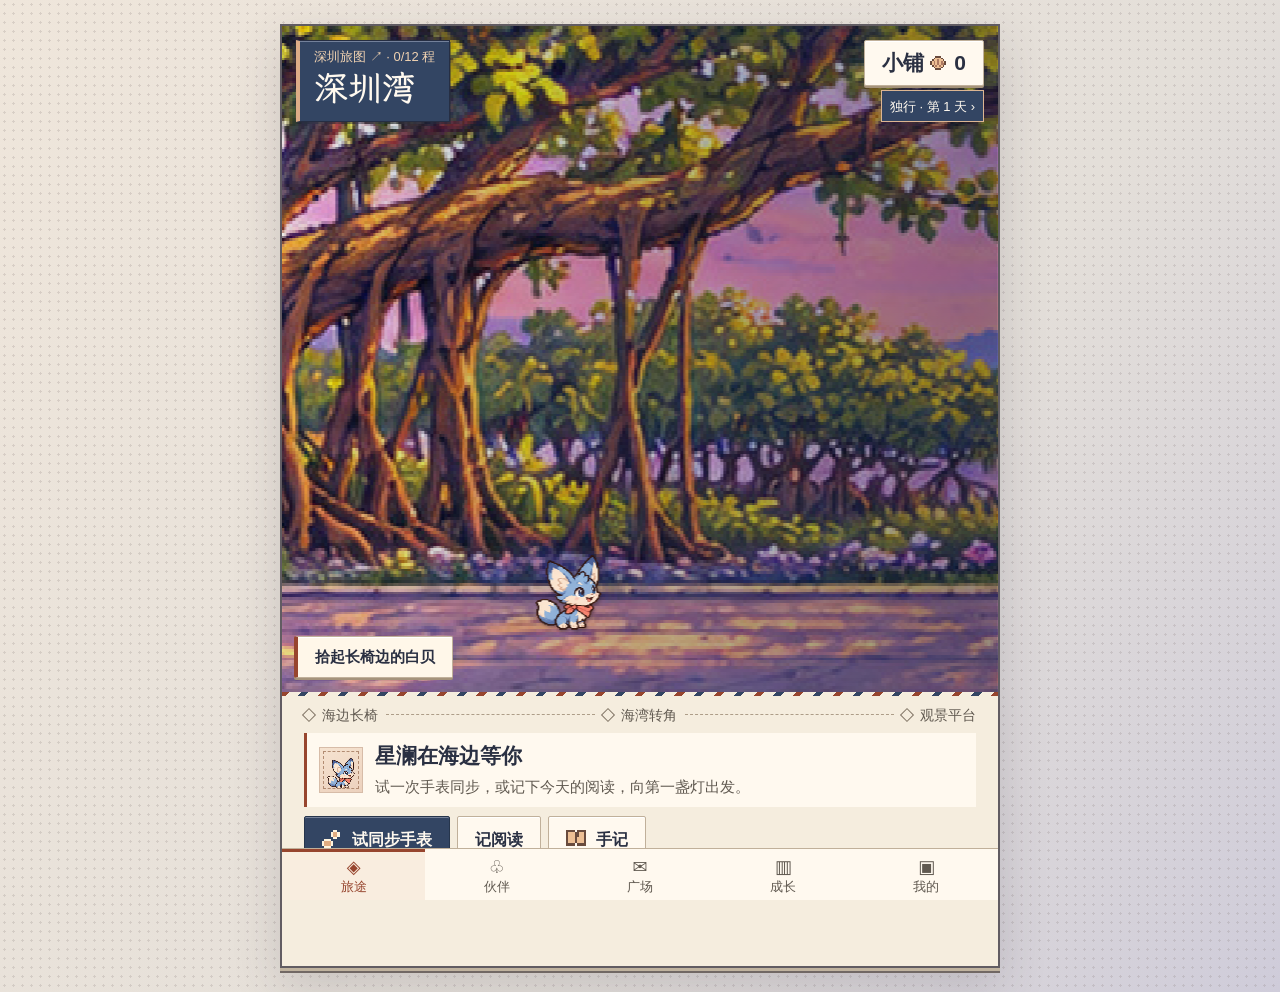
==== index.html @ abc91b97 "Publish the Shenzhen Bay playable preview at ae4a54c" ====
<!doctype html>
<html lang="zh-CN">
<head>
<meta charset="utf-8">
<meta name="viewport" content="width=device-width, initial-scale=1">
<meta name="theme-color" content="#f5edde">
<meta name="description" content="在深圳湾捡起第一枚白贝，派精灵寻找海玻璃、修一盏灯，再请朋友来你的长椅坐坐。">
<title>栖灵 · 深圳湾海堤漫步</title>
<link rel="stylesheet" href="bay.css">
</head>
<body>
<main class="game">
<div id="journeyPage">
  <div id="frame" class="scene" tabindex="0" title="左右滑动探索，也可以按方向键" role="img" aria-label="深圳湾海堤，星澜在树荫下等你。">
    <div id="world" class="world">
      <img id="plate" class="plate" src="assets/Assets.xcassets/BayJourneyWideWest.imageset/trail.jpg" alt="" draggable="false">
      <img id="farPlate" class="plate east" src="assets/Assets.xcassets/BayJourneyWideEast.imageset/trail.jpg" alt="" draggable="false">
      <div id="tide" class="tide" aria-hidden="true"></div>
      <div id="haze" class="haze" aria-hidden="true"></div>
      <div id="benchProps" aria-hidden="true"></div>
      <i class="lamp" style="left:20.3%;top:60.6%"></i>
      <i class="lamp" style="left:47.8%;top:60.7%"></i>
      <i class="lamp" style="left:73.1%;top:59.4%"></i>
      <img alt="" id="planter" class="souvenir" hidden src="assets/Assets.xcassets/BayPlanter.imageset/sprite.png">
      <img alt="" id="pennant" class="souvenir" hidden src="assets/Assets.xcassets/BayPennant.imageset/sprite.png">
      <img alt="" id="cottage" class="souvenir" hidden src="assets/Assets.xcassets/BayCottage.imageset/sprite.png">
    </div>
    <div id="walkers" class="world travelers" aria-hidden="true">
      <img class="pet resting" id="me" alt=""><span class="pet gait" id="me-walk" aria-hidden="true"></span>
      <img class="pet guest resting" id="pal" alt="" hidden><span class="pet guest gait" id="pal-walk" aria-hidden="true" hidden></span>
    </div>
  </div>
  <button class="key" id="follow" hidden>回到精灵</button>
  <button class="key" id="benchEntry" aria-haspopup="dialog">拾起长椅边的白贝</button>
  <header class="hud">
    <button class="sign" id="atlas" aria-haspopup="dialog"><small id="chapter">深圳路线图 ↗</small><span id="districtName">深圳湾</span></button>
    <div class="purse">
      <button class="key wallet" id="wallet" aria-label="海湾小铺，余额 0 枚贝壳" aria-haspopup="dialog">
        <span>小铺</span><canvas class="icon" data-icon="shell" aria-hidden="true"></canvas><span id="balance">0</span>
      </button>
      <button id="earning" aria-label="选择独行或小队" aria-haspopup="dialog"></button>
    </div>
  </header>
  <section class="dock" aria-label="海堤漫步">
    <ol class="route" aria-label="亮灯进度">
      <li>海边长椅</li><li>海湾转角</li><li>观景平台</li>
    </ol>
    <article class="paper" aria-live="polite" aria-atomic="true">
      <button class="portrait" id="companion" aria-label="选择旅行伙伴" aria-haspopup="dialog"><img id="face" alt=""></button>
      <div class="dialogue"><h2 id="speaker">星澜在海边等你</h2><p id="voice">长椅边还有个位子。明早一起沿着海堤走吧。</p></div>
    </article>
    <div class="controls">
      <button id="advance" class="key primary"><canvas class="icon" id="actionIcon" data-icon="foot"></canvas><span id="action">同步昨夜记录</span></button>
      <button id="mark" class="key">记阅读</button>
      <button id="journal" class="key"><canvas class="icon" data-icon="book"></canvas>手记</button>
    </div>
    <footer><span>互动试玩 · 使用示例记录</span><button class="replay" id="restart">重新出发</button></footer>
  </section>
</div>
  <section id="fieldPage" aria-labelledby="fieldTitle" hidden></section>
  <nav class="field-tabs" aria-label="栖灵导航">
    <button data-page="journey" aria-current="page"><span aria-hidden="true">◈</span>旅途</button>
    <button data-page="companion"><span aria-hidden="true">♧</span>伙伴</button>
    <button data-page="square"><span aria-hidden="true">✉</span>广场</button>
    <button data-page="growth"><span aria-hidden="true">▥</span>成长</button>
    <button data-page="profile"><span aria-hidden="true">▣</span>我的</button>
  </nav>
</main>
<dialog id="sheet" aria-labelledby="sheetTitle">
  <form method="dialog"><button class="dismiss" aria-label="合上">×</button></form>
  <div id="postcard" hidden><canvas id="postArt" width="720" height="540" aria-label="栖灵和伙伴到达深圳湾的合影" role="img"></canvas></div>
  <div class="sheetText"><h2 id="sheetTitle">旅行手记</h2><p id="sheetNote"></p><div id="choices"></div><ul id="entries"></ul>
    <form method="dialog"><button class="key primary" id="close">合上手记</button></form>
  </div>
</dialog>
<dialog id="shop" aria-labelledby="shopTitle">
  <div class="shop-cover">
    <canvas id="shopArt" width="720" height="235" role="img" aria-label="深圳湾海堤陈设全景"></canvas>
    <h2 id="shopTitle">海湾小铺</h2>
    <form method="dialog"><button class="dismiss" aria-label="回到海湾">×</button></form>
  </div>
  <div class="shop-body">
    <div class="shop-balance"><span>我的贝壳</span><strong id="shopBalance"></strong></div>
    <p id="income"></p>
    <ul id="goods"></ul>
    <fieldset id="placement" hidden><legend id="placing"></legend><label>区域 <select id="placeArea"></select></label><label>沿路位置 <input type="range" id="placeX" min="6" max="94"></label><button class="key primary" id="keepPlace">摆在这里</button> <button class="key" id="cancelPlace">取消移动</button></fieldset>
    <p id="saleNote" role="status" aria-live="polite"></p>
    <button class="sample-day" id="sampleDay" hidden></button>
    <form method="dialog"><button class="key primary" id="backToBay">回到海湾</button></form>
  </div>
</dialog>
<div hidden><img id="bg0" alt="" src="assets/Assets.xcassets/BayJourney.imageset/bay.png"><img loading="lazy" alt="" id="wide1West" src="assets/Assets.xcassets/BayParkWideWest.imageset/trail.jpg"><img loading="lazy" alt="" id="wide1East" src="assets/Assets.xcassets/BayParkWideEast.imageset/trail.jpg"><img loading="lazy" alt="" id="wide2West" src="assets/Assets.xcassets/BayLoftWideWest.imageset/trail.jpg"><img loading="lazy" alt="" id="wide2East" src="assets/Assets.xcassets/BayLoftWideEast.imageset/trail.jpg"><img loading="lazy" alt="" id="wide3West" src="assets/Assets.xcassets/BayRidgeWideWest.imageset/trail.jpg"><img loading="lazy" alt="" id="wide3East" src="assets/Assets.xcassets/BayRidgeWideEast.imageset/trail.jpg"><img loading="lazy" alt="" id="wide4West" src="assets/Assets.xcassets/BayShoreWideWest.imageset/trail.jpg"><img loading="lazy" alt="" id="wide4East" src="assets/Assets.xcassets/BayShoreWideEast.imageset/trail.jpg"><img alt="" id="bg1" src="assets/Assets.xcassets/BayPark.imageset/scene.jpg"><img alt="" id="bg2" src="assets/Assets.xcassets/BayLoft.imageset/scene.jpg"><img alt="" id="bg3" src="assets/Assets.xcassets/BayRidge.imageset/scene.jpg"><img alt="" id="bg4" src="assets/Assets.xcassets/BayShore.imageset/scene.jpg"><img alt="" id="legacy0" src="assets/Assets.xcassets/TrailFox0.imageset/pet.png"><img alt="" id="legacy1" src="assets/Assets.xcassets/TrailFox1.imageset/pet.png"><img alt="" id="yaya0" src="assets/Assets.xcassets/TrailBun0.imageset/pet.png"><img alt="" id="yaya1" src="assets/Assets.xcassets/TrailBun1.imageset/pet.png"><img alt="" id="xiaoying0" src="assets/Assets.xcassets/TrailCat0.imageset/pet.png"><img alt="" id="xiaoying1" src="assets/Assets.xcassets/TrailCat1.imageset/pet.png"><img alt="" id="legacy0-walk" src="assets/Assets.xcassets/TrailFox0Walk.imageset/walk.png"><img alt="" id="legacy1-walk" src="assets/Assets.xcassets/TrailFox1Walk.imageset/walk.png"><img alt="" id="yaya0-walk" src="assets/Assets.xcassets/TrailBun0Walk.imageset/walk.png"><img alt="" id="yaya1-walk" src="assets/Assets.xcassets/TrailBun1Walk.imageset/walk.png"><img alt="" id="xiaoying0-walk" src="assets/Assets.xcassets/TrailCat0Walk.imageset/walk.png"><img alt="" id="xiaoying1-walk" src="assets/Assets.xcassets/TrailCat1Walk.imageset/walk.png"></div>
<img hidden id="findAtlas" alt="" src="assets/Assets.xcassets/BayFinds.imageset/finds.png">
<audio id="bayChime" preload="none" src="assets/BayChime.wav"></audio>
<script src="bay-trail.js"></script>
<script src="bay-bench.js"></script>
<script src="bay.js"></script>
<script src="bay-pages.js"></script>
</body>
</html>
---- bay.css ----
@font-face {
  font-family: QilingJournal;
  src: url("assets/QilingJournal.ttf") format("truetype");
  font-display: swap;
}
:root {
  --ink: #2a3042; --navy: #334563; --muted: #605950;
  --paper: #f5edde; --cream: #fff9ef; --rule: #c0b09a;
  --rust: #97452e; --blush: #f2dcca;
  --ui: -apple-system, BlinkMacSystemFont, "Segoe UI", "PingFang SC", "Microsoft YaHei", sans-serif;
  --journal: QilingJournal, var(--ui);
}
* { box-sizing: border-box }
[hidden] { display: none !important }
body {
  margin: 0; min-height: 100svh; display: grid; place-items: center; padding: 24px 15px;
  font: 16px/1.5 var(--ui);
  color: var(--ink); background-color: #e4dfd9;
  background-image: radial-gradient(#81747333 1px,transparent 1.2px), linear-gradient(125deg,#efe6db,transparent 62%,#cfccda);
  background-size: 9px 9px,100% 100%;
}
button { font: inherit; color: inherit; cursor: pointer; touch-action: manipulation }
button:focus-visible { outline: 3px solid #accfea; outline-offset: 2px; box-shadow: 0 0 0 5px var(--navy); z-index: 2 }
.game {
  position: relative; isolation: isolate; width: min(100%,720px);
  border: 2px solid #615c62; background: var(--paper);
  box-shadow: 0 3px #c0b39f,0 5px #716864,0 18px 44px #413a4a30;
}
.scene { position: relative; overflow: hidden; height:clamp(320px,74svh,820px); background: #a3c7bc; contain: paint }
.world { position: absolute; left: 0; top: 0; will-change: transform }
.plate { position: absolute; inset: 0; width: 100%; height: 100%; image-rendering: pixelated; user-select: none }
.plate {width:calc(50% + .5px)}
.plate.east {left:50%;width:50%}
.tide { position:absolute; inset:0; width:100%; height:100%; pointer-events:none }
.haze {position:absolute;top:0;left:0;pointer-events:none}
.glint { position: absolute; width: .5%; height: 2px; background: #fff7cc; animation: glimmer 3s steps(4) infinite }
@keyframes glimmer { 0%,100%{opacity:.08;scale:.55 1} 50%{opacity:.85;scale:1.2 1} }
.gull { position: absolute; width: 10px; height: 5px; opacity: .7; color: #466064; animation: drift 22s ease-in-out infinite alternate }
.gull::before,.gull::after { content:""; position:absolute; width:5px; height:2px; background:currentColor; top:2px }
.gull::after { left:5px; top:0 }
@keyframes drift { to { translate: 66px -12px } }
.lamp { position:absolute; width:1.5%; height:1.9%; border-radius:50%; transform:translate(-50%,-50%); background:#5a5c5b }
.lamp.on { background:#fff2af; box-shadow:0 0 8px 4px #ffdc7ce0,0 0 23px 10px #ffc74e78 }
.pet { position:absolute; width:9%; image-rendering:pixelated; transform:translate(-50%,-50%) }
.pet.guest { width:8.5% }
.hud { position:absolute; top:14px; left:14px; right:14px; display:flex; justify-content:space-between; align-items:flex-start; pointer-events:none }
.sign {
  padding:7px 14px 10px; color:var(--cream); background:var(--navy);
  border:1px solid #262e43; border-left:4px solid #ddad87;
  box-shadow:inset 0 1px #73809a,1px 2px #252d3d70;
}
.sign small { display:block; color:#f0d2b1; font:500 13px/1.4 var(--ui); font-variant-numeric:tabular-nums }
h1 { margin:3px 0 0; font:36px/1.15 var(--journal) }
.key {
  display:inline-flex; gap:8px; align-items:center; justify-content:center;
  min-height:46px; padding:8px 17px; border:1px solid var(--rule); border-radius:2px;
  color:var(--ink); background:var(--cream); font:600 16px/1.35 var(--ui);
  box-shadow:inset 0 1px white,0 2px #a5937b;
}
.key:hover { background:#fffdf7 }
.key:active { translate:0 1px; box-shadow:none }
.key:disabled { cursor:wait; opacity:.85 }
.key.primary { background:var(--navy); border-color:#26354c; color:var(--cream); box-shadow:inset 0 1px #758199,0 2px #26354c }
.key.primary:hover { background:#405371 }
.wallet,.field-info strong,.field-chart,.shop-balance,.price {font-variant-numeric:tabular-nums}
.wallet { pointer-events:auto; min-width:76px; font-size:21px }
.icon { width:22px; height:22px; image-rendering:pixelated }
.dock { position:relative; padding:13px clamp(15px,3.5vw,22px) 2px; background:var(--paper) }
.dock::before {
  content:""; position:absolute; inset:0 0 auto; height:4px;
  background:repeating-linear-gradient(135deg,var(--rust) 0 5px,transparent 5px 14px,var(--navy) 14px 19px,transparent 19px 28px);
}
.route { display:flex; align-items:center; list-style:none; margin:0 0 8px; padding:0; color:var(--muted); font:500 14px/1.45 var(--ui) }
.route li { display:flex; gap:8px; align-items:center; flex:1; white-space:nowrap }
.route li:last-child { flex:0 }
.route li::before { content:""; width:8px; height:8px; flex:none; border:1.5px solid #817565; transform:rotate(45deg) }
.route li:not(:last-child)::after { content:""; height:1px; min-width:5px; flex:1; margin-right:8px; border-top:1px dashed #ad9d88 }
.route li.on { color:var(--rust) }
.route li.on::before { background:#bd7653; border-color:var(--rust) }
.paper {
  display:flex; align-items:center; gap:12px; padding:8px 12px;
  color:var(--ink); background:var(--cream); border-left:3px solid var(--rust);
}
.portrait {
  position:relative; flex:none; display:grid; place-items:center; width:44px; height:46px;
  background:linear-gradient(158deg,#f6e3d0,#ecd1bd); border:1px solid #d7bca8;
}
.portrait::after { content:""; position:absolute; inset:3px; border:1px dashed #b28c72; pointer-events:none }
#face { width:38px; height:38px; image-rendering:pixelated }
.dialogue { min-width:0 }
h2 { margin:0; font-size:21px; line-height:1.4; font-weight:650 }
.dialogue p { margin:4px 0 0; font-size:15px; line-height:1.65; color:var(--muted) }
.controls { display:flex; flex-wrap:wrap; gap:10px; margin:9px 0 5px }
.controls .primary { min-width:145px }
footer { display:flex; justify-content:space-between; align-items:center; border-top:1px solid #d6c9b6; color:var(--muted); font-size:12px }
.replay,.dismiss { background:transparent; border:0; padding:7px; min-height:44px; color:inherit }
.replay { color:var(--muted); text-decoration:underline; text-underline-offset:3px; font-size:13px }
dialog { position:fixed; width:min(430px,calc(100vw - 32px)); max-height:90svh; overflow:auto; padding:0; border:2px solid var(--rule); background:var(--cream); color:var(--ink); box-shadow:3px 5px #584a4445 }
dialog::backdrop { background:#252638ad }
.sheetText { padding:22px }
.sheetText h2 { padding-right:32px }
.sheetText p { margin:8px 0 14px; color:var(--muted) }
.dismiss { position:absolute; top:4px; right:5px; width:44px; background:var(--navy); color:var(--cream); font-size:26px; line-height:1 }
#entries { padding:0; margin:0 0 17px; list-style:none }
#entries li { display:flex; justify-content:space-between; gap:8px; border-top:1px solid var(--rule); padding:8px 0; font-size:15px }
#entries b { color:var(--rust); white-space:nowrap }
#postArt { display:block; width:100%; height:auto; image-rendering:pixelated }
@media (max-width:580px) {
  body { padding:0; display:block; background:var(--paper) }
  .game { width:100%; min-height:100svh; border:0; box-shadow:none; background:var(--paper) }
  .scene { aspect-ratio:auto; height:clamp(70.5svh,calc(100svh - 185px),76.5svh) }
  .hud { inset:12px 12px auto }
  .dock { padding:10px 14px max(4px,env(safe-area-inset-bottom)) }
  .paper { padding:6px 9px; gap:9px; min-height:54px }
  h2 { font-size:18px }
  .route { font-size:14px }
}
@media(max-width:360px) {
  .route li { gap:4px }
  .route li:not(:last-child)::after { margin-right:5px }
  .portrait { width:45px; height:49px }
  #face { width:39px; height:39px }
  .controls #journal { min-width:85px }
  .key { font-size:17px; padding-inline:10px }
}
.purse { display:grid; justify-items:end; gap:4px }
.wallet { gap:6px; font-variant-numeric:tabular-nums }
.wallet .icon { width:18px; height:18px }
#earning { padding:2px 7px; color:var(--cream); background:var(--navy); border:1px solid #dcb592; font:13px/1.5 var(--ui) }
#earning.credit { animation:credit-in .6s ease-out }
@keyframes credit-in { from { opacity:0; transform:translateY(7px) } }
.souvenir { position:absolute; image-rendering:pixelated; transform:translate(-50%,-100%); pointer-events:none }
.shop-cover { position:relative; overflow:hidden; background:var(--navy) }
#shopArt { display:block; width:100%; height:auto; image-rendering:pixelated }
.shop-cover h2 { position:absolute; left:12px; top:10px; font:28px/1.25 var(--journal); padding:4px 11px; color:var(--cream); background:var(--navy); border-left:3px solid #e3a27c }
.shop-cover .dismiss { min-height:36px; width:36px; top:8px; right:8px; padding:3px }
.shop-body { padding:14px 18px 16px }
.shop-balance { display:flex; align-items:baseline; justify-content:space-between; font-weight:600 }
.shop-balance strong { font-size:22px; color:var(--rust); font-variant-numeric:tabular-nums }
#income { margin:1px 0 12px; color:var(--muted); font-size:13px }
#goods { list-style:none; padding:0; margin:0 }
#goods li { display:grid; grid-template-columns:48px minmax(0,1fr) auto; align-items:center; gap:9px; padding:12px 0; border-top:1px dashed var(--rule) }
#goods img { display:block; width:48px; height:48px; object-fit:contain; image-rendering:pixelated; padding:5px; background:var(--paper); border:1px solid #decbb4 }
.item-name { display:block; font-weight:650 }
.item-place,.price small { display:block; font-size:12px; color:var(--muted) }
.price { text-align:right }
.price .key { font-size:15px; min-height:42px; padding:6px 9px }
.price .key:disabled { cursor:default; color:var(--muted); background:var(--paper); box-shadow:none }
.saving { display:block; width:100%; height:5px; margin-top:6px; border:0; background:var(--blush); color:var(--rust); accent-color:var(--rust) }
.saving::-webkit-progress-bar { background:var(--blush) }
.saving::-webkit-progress-value { background:var(--rust) }
.sample-day { padding:8px 0; min-height:44px; width:100%; background:none; color:var(--navy); border:0; border-top:1px dashed var(--rule); font-size:14px; text-decoration:underline; text-underline-offset:3px }
.placed { color:var(--rust); font-size:13px }
#saleNote { color:var(--rust); margin:4px 0 12px; font-size:14px }
#saleNote:empty { display:none }
#backToBay { width:100%; margin-top:5px }
@media(max-width:580px) {
  .route { margin-bottom:6px }
  .dialogue p { margin-top:2px; font-size:14px; line-height:1.4 }
  .controls { margin:7px 0 2px }
  footer .replay { min-height:32px; padding:4px 7px }
}
@media (prefers-reduced-motion:reduce) {
  *,*::before,*::after { animation:none!important; transition:none!important }
}

.sign {pointer-events:auto;text-align:left;max-width:70%}
#districtName {display:block;margin-top:2px;font:clamp(26px,4.8vw,34px)/1.25 var(--journal)}
.world,.pet {transition:transform .95s ease-in-out,left .95s ease-in-out,top .95s ease-in-out}
.pet,.pet.guest {transform:translate(-50%,-94%);filter:drop-shadow(1px 2px 1px #25233250)}
.controls {display:grid;grid-template-columns:auto auto auto;justify-content:start;gap:7px}
.controls .key,.controls .primary,.controls #journal {min-width:0}
.controls .key:disabled {color:#665d54;cursor:default;background:#eee4d2;box-shadow:none}
#choices {display:flex;flex-wrap:wrap;align-items:center;gap:7px;margin:0 0 14px}
#choices h3 {width:100%;margin:12px 0 0;color:#695447;font-size:14px}
#choices small {color:var(--muted);line-height:1.45}
#choices .key {font:600 15px/1.35 var(--ui);min-height:42px;padding:8px 11px}
#choices [aria-pressed=true] {color:#fff5de;background:var(--navy);border-color:var(--navy)}
#choices .atlas-row {border:1px solid #cdbaa3;background:var(--paper);padding:4px;display:flex;gap:10px;width:100%;align-items:center;text-align:left}
.atlas-row img {width:74px;height:47px;object-fit:cover;image-rendering:pixelated}
.atlas-row span {display:grid;gap:2px}.atlas-row small {font-size:12px}
.atlas-row:disabled {opacity:.74;filter:saturate(.45);cursor:default}
.paper-link {border:0;background:transparent;min-height:38px;text-decoration:underline;text-underline-offset:3px;color:var(--rust)}
.pet-cards {width:100%;display:grid;grid-template-columns:repeat(3,1fr);gap:6px}
.pet-card {display:grid;place-items:center;gap:2px;background:var(--paper);border:1px solid var(--rule);padding:5px;color:var(--ink)}
.pet-card img {width:52px;height:52px;image-rendering:pixelated}
#placement {border:1px solid var(--rule);padding:10px;margin:6px 0}
#placement label {display:flex;align-items:center;gap:10px;margin:8px 0 12px}
#placeX {width:62%;accent-color:var(--rust)} #placeArea {font:inherit;background:var(--cream);color:var(--ink)}
#placement .key {min-height:40px;font-size:15px}
@media(max-width:580px){.controls .key {padding:7px 10px;gap:5px;font-size:16px}.sign small {font-size:12px}.hud .wallet {font-size:16px}}
@media(prefers-reduced-motion:reduce){.world,.pet {transition:none}}


.scene {touch-action:pan-y;cursor:grab;user-select:none}.scene:active {cursor:grabbing}.world.panning {transition:none} #follow {position:absolute;right:12px;font-size:14px;padding:4px 9px;min-height:38px}

#earning {pointer-events:auto;min-height:32px;padding-inline:8px}.portrait {padding:0}

/* Position is sampled once per animation frame for the pet and its camera together. */
.world, .world .pet {transition:none}
.glint {width:4px}
.lamp {width:calc(var(--scene-unit) * .025);height:calc(var(--scene-unit) * .030);
  border:2px solid #554656;border-radius:2px;background:#687077}
.lamp::after {content:"";position:absolute;left:40%;top:100%;width:3px;
  height:calc(var(--scene-unit) * .052);background:#494750}
.lamp.on {background:#ffe9a4;box-shadow:0 0 9px 4px #ffcf7788}
.departure {pointer-events:none;z-index:1}
.pet.gait {
  aspect-ratio:1;opacity:0;pointer-events:none;background-repeat:no-repeat;
  background-size:400% 100%;image-rendering:pixelated;
}
.striding .pet.gait {opacity:1;animation:paw-cycle var(--stride-period,.62s) step-end infinite}
.striding .pet.gait.guest {animation-delay:-.19s}
.striding .pet.resting {opacity:0}
@keyframes paw-cycle {
  0% {background-position:0% 0}
  25% {background-position:33.333333% 0}
  50% {background-position:66.666667% 0}
  75% {background-position:100% 0}
}
@media(prefers-reduced-motion:reduce){
  .world .pet.gait {display:none}
  .world .pet.resting {opacity:1}
}

.travelers {pointer-events:none;z-index:2}

#journeyPage {position:relative}
.field-tabs {position:sticky;bottom:0;z-index:6;display:grid;grid-template-columns:repeat(5,1fr);background:var(--cream);border-top:1px solid var(--rule)}
.field-tabs button {min-height:51px;display:grid;place-content:center;gap:2px;border:0;border-top:3px solid transparent;background:transparent;color:var(--muted);font:500 13px/1.35 var(--ui)}
.field-tabs button span {font:18px/1 system-ui,sans-serif}
.field-tabs button[aria-current] {color:var(--rust);border-top-color:var(--rust);background:#f9eddf}
#fieldPage {padding:12px;min-height:min(720px,78svh);background:var(--paper);--pad:clamp(12px,3vw,20px)}
.field-cover {position:relative;isolation:isolate;display:flex;align-items:flex-start;flex-direction:column;overflow:hidden;height:clamp(170px,30svh,245px);border-bottom:4px solid var(--navy)}
.field-cover>img:first-child {position:absolute;inset:0;z-index:-1;width:100%;height:100%;object-fit:cover;image-rendering:pixelated}
.field-cover header {margin:12px;padding:7px 11px;color:var(--cream);background:var(--navy);border:1px solid var(--rule);box-shadow:2px 2px 0 #282d3c88}
.field-cover header small {font-size:12px}.field-cover h1 {margin:2px 0;font:30px/1.25 var(--journal)}
#fieldPage[data-view=companion] .field-cover {height:clamp(236px,40svh,345px)}
.camp-pet {position:absolute;bottom:0;left:50%;transform:translateX(-50%);width:145px;height:145px;border:0;background:none}
.camp-pet img,.stamp-pet {width:100%;height:100%;image-rendering:pixelated;object-fit:contain}
.camp-pet:active img {transform:translateY(-4px)}.camp-pet output:not(:empty) {position:absolute;bottom:84%;left:50%;transform:translateX(-50%);white-space:nowrap;background:var(--cream);border:1px solid var(--rule);font-size:13px;padding:4px 10px}
.field-leaf {margin:12px 0;padding:var(--pad);background:var(--cream);border:1px solid var(--rule);box-shadow:1px 2px #bcb19f;display:grid;gap:9px}
.field-leaf h2,.field-label {margin:0;font:600 19px/1.45 var(--ui);color:var(--navy)}
.field-leaf p {margin:0;color:var(--muted);font-size:14px}
.field-actions {display:flex;flex-wrap:wrap;gap:7px}.field-actions .key {flex:1;min-height:44px;font:600 15px/1.4 var(--ui)}
.field-info {display:flex;justify-content:space-between;align-items:center;gap:10px;border-bottom:1px dashed var(--rule);padding:6px 0;font-size:14px}
.field-info strong {color:var(--rust)}.field-info:last-child {border:0}
.field-pass {display:flex;gap:16px;align-items:center}.stamp-pet {width:67px;height:76px;border:1px solid var(--rule);background:var(--blush)}
.field-chart {display:grid;grid-template-columns:repeat(7,minmax(0,1fr));gap:5px;align-items:end}
.field-chart span {display:grid;justify-items:center;align-content:end;height:83px;font-size:11px;color:var(--muted)}
.field-chart i {width:60%;max-width:28px;background:var(--navy);border-top:2px solid var(--rust);min-height:2px;margin-bottom:5px}
.field-note {display:block;margin-top:12px;color:var(--muted);font-size:12px}
#benchEntry {position:absolute;left:12px;min-height:42px;font-size:15px;border-left:4px solid var(--rust);background:#fff7e9}
#benchProps canvas {position:absolute;width:calc(var(--scene-unit) * .12);transform:translate(-50%,-100%);image-rendering:pixelated}
.bench-scene {display:block;width:100%;height:auto;image-rendering:pixelated;border:1px solid var(--rule)}
.bench-note {width:100%;font-size:14px;color:var(--rust)}
.bench-note:empty {display:none}
#choices:has(.bench-scene) h3 {color:var(--navy);font:600 18px/1.45 var(--ui);margin:6px 0 2px}
#choices .bench-status {margin:0 0 5px;font-size:15px}
.bench-route {display:flex;align-items:center;gap:10px;width:100%;padding:5px 9px;background:var(--paper);border:1px solid var(--rule);text-align:left}
.bench-route:after {content:"›";margin-left:auto;color:var(--rust);font-size:22px}
.bench-route canvas {width:44px;height:44px;image-rendering:pixelated}
.bench-route strong,.bench-route small {display:block}
@media(max-width:580px) {#fieldPage {padding:8px}.scene {height:clamp(280px,65svh,690px)}}
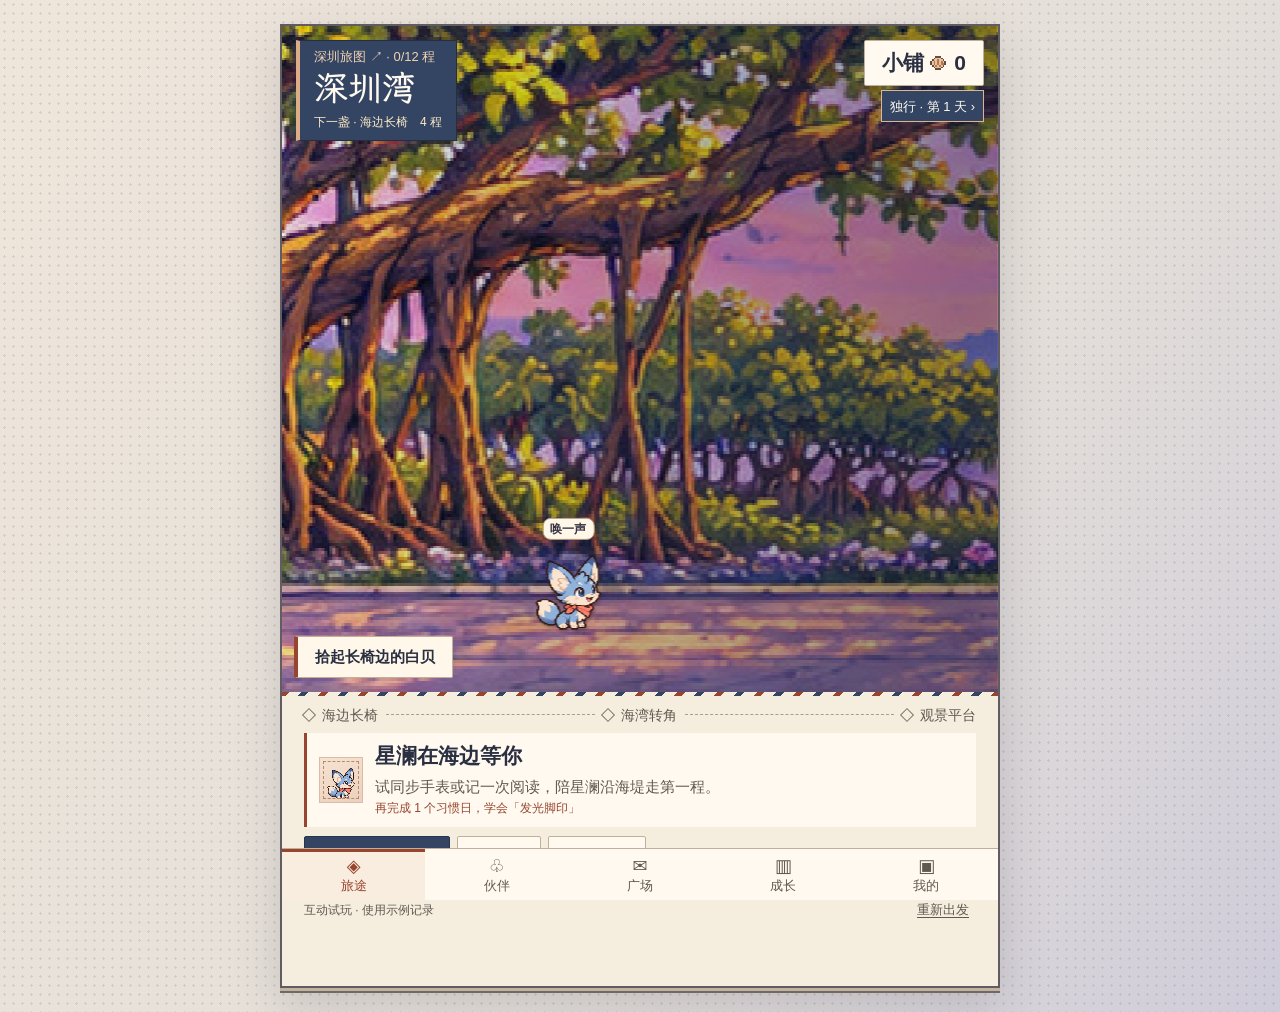
==== commit 09cdd30e: "Publish the living trail with flat, crisp map lettering" ====
--- a/index.html
+++ b/index.html
@@ -11,7 +11,7 @@
 <body>
 <main class="game">
 <div id="journeyPage">
-  <div id="frame" class="scene" tabindex="0" title="左右滑动探索，也可以按方向键" role="img" aria-label="深圳湾海堤，星澜在树荫下等你。">
+  <div id="frame" class="scene" tabindex="0" title="左右滑动探索，也可以按方向键" role="group" aria-label="深圳湾海堤，星澜在树荫下等你。">
     <div id="world" class="world">
       <img id="plate" class="plate" src="assets/Assets.xcassets/BayJourneyWideWest.imageset/trail.jpg" alt="" draggable="false">
       <img id="farPlate" class="plate east" src="assets/Assets.xcassets/BayJourneyWideEast.imageset/trail.jpg" alt="" draggable="false">
@@ -25,15 +25,21 @@
       <img alt="" id="pennant" class="souvenir" hidden src="assets/Assets.xcassets/BayPennant.imageset/sprite.png">
       <img alt="" id="cottage" class="souvenir" hidden src="assets/Assets.xcassets/BayCottage.imageset/sprite.png">
     </div>
+    <div class="breeze" aria-hidden="true"><i></i><i></i><i></i></div>
     <div id="walkers" class="world travelers" aria-hidden="true">
       <img class="pet resting" id="me" alt=""><span class="pet gait" id="me-walk" aria-hidden="true"></span>
       <img class="pet guest resting" id="pal" alt="" hidden><span class="pet guest gait" id="pal-walk" aria-hidden="true" hidden></span>
     </div>
+    <div class="trail-magic" aria-hidden="true">
+      <i class="tracks"></i><i class="firefly f1"></i><i class="firefly f2"></i>
+      <svg class="constellation" viewBox="0 0 100 80"><path d="m12 42 22-23 21 8 15-17 21 23" fill="none" stroke="currentColor"/><g fill="currentColor"><circle cx="12" cy="42" r="2"/><circle cx="34" cy="19" r="2"/><circle cx="55" cy="27" r="2"/><circle cx="70" cy="10" r="2"/><circle cx="91" cy="33" r="2"/></g></svg>
+    </div>
+    <button id="callPet" type="button"><span>唤一声</span></button>
   </div>
   <button class="key" id="follow" hidden>回到精灵</button>
   <button class="key" id="benchEntry" aria-haspopup="dialog">拾起长椅边的白贝</button>
   <header class="hud">
-    <button class="sign" id="atlas" aria-haspopup="dialog"><small id="chapter">深圳路线图 ↗</small><span id="districtName">深圳湾</span></button>
+    <button class="sign" id="atlas" aria-haspopup="dialog"><small id="chapter">深圳路线图 ↗</small><span id="districtName">深圳湾</span><small id="nextLight"></small></button>
     <div class="purse">
       <button class="key wallet" id="wallet" aria-label="海湾小铺，余额 0 枚贝壳" aria-haspopup="dialog">
         <span>小铺</span><canvas class="icon" data-icon="shell" aria-hidden="true"></canvas><span id="balance">0</span>
@@ -47,7 +53,7 @@
     </ol>
     <article class="paper" aria-live="polite" aria-atomic="true">
       <button class="portrait" id="companion" aria-label="选择旅行伙伴" aria-haspopup="dialog"><img id="face" alt=""></button>
-      <div class="dialogue"><h2 id="speaker">星澜在海边等你</h2><p id="voice">长椅边还有个位子。明早一起沿着海堤走吧。</p></div>
+      <div class="dialogue"><h2 id="speaker">星澜在海边等你</h2><p id="voice">长椅边还有个位子。明早一起沿着海堤走吧。</p><small id="trailGrowth"></small></div>
     </article>
     <div class="controls">
       <button id="advance" class="key primary"><canvas class="icon" id="actionIcon" data-icon="foot"></canvas><span id="action">同步昨夜记录</span></button>
@@ -89,7 +95,7 @@
     <form method="dialog"><button class="key primary" id="backToBay">回到海湾</button></form>
   </div>
 </dialog>
-<div hidden><img id="bg0" alt="" src="assets/Assets.xcassets/BayJourney.imageset/bay.png"><img loading="lazy" alt="" id="wide1West" src="assets/Assets.xcassets/BayParkWideWest.imageset/trail.jpg"><img loading="lazy" alt="" id="wide1East" src="assets/Assets.xcassets/BayParkWideEast.imageset/trail.jpg"><img loading="lazy" alt="" id="wide2West" src="assets/Assets.xcassets/BayLoftWideWest.imageset/trail.jpg"><img loading="lazy" alt="" id="wide2East" src="assets/Assets.xcassets/BayLoftWideEast.imageset/trail.jpg"><img loading="lazy" alt="" id="wide3West" src="assets/Assets.xcassets/BayRidgeWideWest.imageset/trail.jpg"><img loading="lazy" alt="" id="wide3East" src="assets/Assets.xcassets/BayRidgeWideEast.imageset/trail.jpg"><img loading="lazy" alt="" id="wide4West" src="assets/Assets.xcassets/BayShoreWideWest.imageset/trail.jpg"><img loading="lazy" alt="" id="wide4East" src="assets/Assets.xcassets/BayShoreWideEast.imageset/trail.jpg"><img alt="" id="bg1" src="assets/Assets.xcassets/BayPark.imageset/scene.jpg"><img alt="" id="bg2" src="assets/Assets.xcassets/BayLoft.imageset/scene.jpg"><img alt="" id="bg3" src="assets/Assets.xcassets/BayRidge.imageset/scene.jpg"><img alt="" id="bg4" src="assets/Assets.xcassets/BayShore.imageset/scene.jpg"><img alt="" id="legacy0" src="assets/Assets.xcassets/TrailFox0.imageset/pet.png"><img alt="" id="legacy1" src="assets/Assets.xcassets/TrailFox1.imageset/pet.png"><img alt="" id="yaya0" src="assets/Assets.xcassets/TrailBun0.imageset/pet.png"><img alt="" id="yaya1" src="assets/Assets.xcassets/TrailBun1.imageset/pet.png"><img alt="" id="xiaoying0" src="assets/Assets.xcassets/TrailCat0.imageset/pet.png"><img alt="" id="xiaoying1" src="assets/Assets.xcassets/TrailCat1.imageset/pet.png"><img alt="" id="legacy0-walk" src="assets/Assets.xcassets/TrailFox0Walk.imageset/walk.png"><img alt="" id="legacy1-walk" src="assets/Assets.xcassets/TrailFox1Walk.imageset/walk.png"><img alt="" id="yaya0-walk" src="assets/Assets.xcassets/TrailBun0Walk.imageset/walk.png"><img alt="" id="yaya1-walk" src="assets/Assets.xcassets/TrailBun1Walk.imageset/walk.png"><img alt="" id="xiaoying0-walk" src="assets/Assets.xcassets/TrailCat0Walk.imageset/walk.png"><img alt="" id="xiaoying1-walk" src="assets/Assets.xcassets/TrailCat1Walk.imageset/walk.png"></div>
+<div hidden><img id="bg0" alt="" src="bay-waterfront.webp"><img loading="lazy" alt="" id="wide1West" src="assets/Assets.xcassets/BayParkWideWest.imageset/trail.jpg"><img loading="lazy" alt="" id="wide1East" src="assets/Assets.xcassets/BayParkWideEast.imageset/trail.jpg"><img loading="lazy" alt="" id="wide2West" src="assets/Assets.xcassets/BayLoftWideWest.imageset/trail.jpg"><img loading="lazy" alt="" id="wide2East" src="assets/Assets.xcassets/BayLoftWideEast.imageset/trail.jpg"><img loading="lazy" alt="" id="wide3West" src="assets/Assets.xcassets/BayRidgeWideWest.imageset/trail.jpg"><img loading="lazy" alt="" id="wide3East" src="assets/Assets.xcassets/BayRidgeWideEast.imageset/trail.jpg"><img loading="lazy" alt="" id="wide4West" src="assets/Assets.xcassets/BayShoreWideWest.imageset/trail.jpg"><img loading="lazy" alt="" id="wide4East" src="assets/Assets.xcassets/BayShoreWideEast.imageset/trail.jpg"><img loading="lazy" alt="" id="bg1" src="assets/Assets.xcassets/BayPark.imageset/scene.jpg"><img loading="lazy" alt="" id="bg2" src="assets/Assets.xcassets/BayLoft.imageset/scene.jpg"><img loading="lazy" alt="" id="bg3" src="assets/Assets.xcassets/BayRidge.imageset/scene.jpg"><img loading="lazy" alt="" id="bg4" src="assets/Assets.xcassets/BayShore.imageset/scene.jpg"><img alt="" id="legacy0" src="assets/Assets.xcassets/TrailFox0.imageset/pet.png"><img alt="" id="legacy1" src="assets/Assets.xcassets/TrailFox1.imageset/pet.png"><img alt="" id="yaya0" src="assets/Assets.xcassets/TrailBun0.imageset/pet.png"><img alt="" id="yaya1" src="assets/Assets.xcassets/TrailBun1.imageset/pet.png"><img alt="" id="xiaoying0" src="assets/Assets.xcassets/TrailCat0.imageset/pet.png"><img alt="" id="xiaoying1" src="assets/Assets.xcassets/TrailCat1.imageset/pet.png"><img alt="" id="legacy0-walk" src="assets/Assets.xcassets/TrailFox0Walk.imageset/walk.png"><img alt="" id="legacy1-walk" src="assets/Assets.xcassets/TrailFox1Walk.imageset/walk.png"><img alt="" id="yaya0-walk" src="assets/Assets.xcassets/TrailBun0Walk.imageset/walk.png"><img alt="" id="yaya1-walk" src="assets/Assets.xcassets/TrailBun1Walk.imageset/walk.png"><img alt="" id="xiaoying0-walk" src="assets/Assets.xcassets/TrailCat0Walk.imageset/walk.png"><img alt="" id="xiaoying1-walk" src="assets/Assets.xcassets/TrailCat1Walk.imageset/walk.png"></div>
 <img hidden id="findAtlas" alt="" src="assets/Assets.xcassets/BayFinds.imageset/finds.png">
 <audio id="bayChime" preload="none" src="assets/BayChime.wav"></audio>
 <script src="bay-trail.js"></script>
--- a/bay.css
+++ b/bay.css
@@ -47,7 +47,6 @@
 .sign {
   padding:7px 14px 10px; color:var(--cream); background:var(--navy);
   border:1px solid #262e43; border-left:4px solid #ddad87;
-  box-shadow:inset 0 1px #73809a,1px 2px #252d3d70;
 }
 .sign small { display:block; color:#f0d2b1; font:500 13px/1.4 var(--ui); font-variant-numeric:tabular-nums }
 h1 { margin:3px 0 0; font:36px/1.15 var(--journal) }
@@ -55,13 +54,14 @@
   display:inline-flex; gap:8px; align-items:center; justify-content:center;
   min-height:46px; padding:8px 17px; border:1px solid var(--rule); border-radius:2px;
   color:var(--ink); background:var(--cream); font:600 16px/1.35 var(--ui);
-  box-shadow:inset 0 1px white,0 2px #a5937b;
 }
 .key:hover { background:#fffdf7 }
-.key:active { translate:0 1px; box-shadow:none }
-.key:disabled { cursor:wait; opacity:.85 }
-.key.primary { background:var(--navy); border-color:#26354c; color:var(--cream); box-shadow:inset 0 1px #758199,0 2px #26354c }
+.key:active { background:#f0e4d5 }
+.key:disabled { cursor:default; background:var(--paper); color:var(--muted) }
+.key.primary { background:var(--navy); border-color:#26354c; color:var(--cream) }
 .key.primary:hover { background:#405371 }
+.key.primary:active { background:#293a55 }
+.key.primary:disabled { background:var(--paper); color:var(--muted); border-color:var(--rule) }
 .wallet,.field-info strong,.field-chart,.shop-balance,.price {font-variant-numeric:tabular-nums}
 .wallet { pointer-events:auto; min-width:76px; font-size:21px }
 .icon { width:22px; height:22px; image-rendering:pixelated }
@@ -225,6 +225,37 @@
 
 .travelers {pointer-events:none;z-index:2}
 
+/* Pet effects share the feet of the walking sprite, even while the camera pans. */
+.trail-magic,#callPet {position:absolute;left:var(--pet-x);top:var(--pet-y);width:var(--pet-side);height:var(--pet-side);transform:translate(-50%,-94%)}
+.trail-magic {z-index:2;pointer-events:none}
+#callPet {z-index:3;min-width:44px;min-height:44px;overflow:visible;border:0;background:transparent}
+#callPet span {position:absolute;bottom:100%;left:50%;transform:translateX(-50%);white-space:nowrap;padding:1px 7px;border:1px solid #b69e7e;background:#fff7e8;color:#393345;border-radius:8px;font:600 12px/1.5 var(--ui)}
+#callPet::before {content:"";position:absolute;inset:-20px 0 0}
+.breeze {position:absolute;z-index:1;inset:0;pointer-events:none;overflow:hidden}
+.breeze i {position:absolute;left:-20px;top:31%;width:12px;height:6px;background:#45445a;clip-path:polygon(0 0,48% 40%,100% 0,100% 28%,48% 83%,0 30%);animation:coast-flight 25s linear infinite}
+.breeze i:nth-child(2) {top:34%;animation-delay:-2s}.breeze i:nth-child(3) {top:36%;animation-delay:-4s}
+[data-coast="false"] .breeze i {width:6px;height:3px;top:40%;border-radius:100% 0;background:#eab36e;clip-path:none;animation-duration:15s}
+[data-coast="false"] .breeze i:nth-child(2){top:48%;animation-delay:-5s}
+[data-coast="false"] .breeze i:nth-child(3){top:59%;animation-delay:-10s}
+@keyframes coast-flight {0%{left:-20px;translate:0 0}35%{translate:0 -7px}70%{translate:0 6px}100%{left:102%;translate:0 0}}
+.trail-magic .tracks {display:none;position:absolute;bottom:4%;left:8%;width:6%;height:3%;border-radius:50%;background:#ffdc87;box-shadow:-8px 3px #f5cf8f,-16px 0 #e9c68e}
+.trail-magic .firefly {display:none;position:absolute;left:20%;top:22%;width:4px;height:4px;border-radius:50%;background:#fff4bd;box-shadow:0 0 5px 2px #ffdc70;animation:trail-firefly 3.1s ease-in-out infinite alternate}
+.trail-magic .f2 {left:81%;top:32%;animation-delay:-2.1s}
+@keyframes trail-firefly {to{translate:5px -8px}}
+.trail-magic .constellation {display:none;position:absolute;inset:-10% 0 auto;width:100%;color:#fff2b9;filter:drop-shadow(0 0 2px #875b35)}
+.scene:not([data-trick="0"]) .tracks,.scene:is([data-trick="2"],[data-trick="3"]) .firefly,
+.scene[data-trick="3"].calling .constellation {display:block}
+.travelers:not(.striding) .resting {transform-origin:50% 94%;animation:trail-breathe 3.2s ease-in-out infinite}
+@keyframes trail-breathe {50%{scale:1 1.025}}
+.scene.calling #me,.scene.calling #me-walk {animation-name:trail-hop;animation-duration:.66s;animation-iteration-count:1}
+.scene.calling .striding #me-walk {animation:paw-cycle var(--stride-period,.62s) step-end infinite,trail-hop .66s ease-in-out}
+@keyframes trail-hop {45%{translate:0 calc(var(--pet-side) * -.23)}}
+#nextLight {margin-top:3px;color:#ffebc5;font-size:12px}
+#trailGrowth {display:block;color:var(--rust);font-size:12px;line-height:1.6}
+@media(prefers-reduced-motion:reduce){
+  .breeze i,.trail-magic .firefly,.travelers .resting,.scene.calling #me,.scene.calling #me-walk {animation:none!important}
+}
+
 #journeyPage {position:relative}
 .field-tabs {position:sticky;bottom:0;z-index:6;display:grid;grid-template-columns:repeat(5,1fr);background:var(--cream);border-top:1px solid var(--rule)}
 .field-tabs button {min-height:51px;display:grid;place-content:center;gap:2px;border:0;border-top:3px solid transparent;background:transparent;color:var(--muted);font:500 13px/1.35 var(--ui)}
@@ -233,13 +264,13 @@
 #fieldPage {padding:12px;min-height:min(720px,78svh);background:var(--paper);--pad:clamp(12px,3vw,20px)}
 .field-cover {position:relative;isolation:isolate;display:flex;align-items:flex-start;flex-direction:column;overflow:hidden;height:clamp(170px,30svh,245px);border-bottom:4px solid var(--navy)}
 .field-cover>img:first-child {position:absolute;inset:0;z-index:-1;width:100%;height:100%;object-fit:cover;image-rendering:pixelated}
-.field-cover header {margin:12px;padding:7px 11px;color:var(--cream);background:var(--navy);border:1px solid var(--rule);box-shadow:2px 2px 0 #282d3c88}
+.field-cover header {margin:12px;padding:7px 11px;color:var(--cream);background:var(--navy);border:1px solid var(--rule)}
 .field-cover header small {font-size:12px}.field-cover h1 {margin:2px 0;font:30px/1.25 var(--journal)}
 #fieldPage[data-view=companion] .field-cover {height:clamp(236px,40svh,345px)}
 .camp-pet {position:absolute;bottom:0;left:50%;transform:translateX(-50%);width:145px;height:145px;border:0;background:none}
 .camp-pet img,.stamp-pet {width:100%;height:100%;image-rendering:pixelated;object-fit:contain}
 .camp-pet:active img {transform:translateY(-4px)}.camp-pet output:not(:empty) {position:absolute;bottom:84%;left:50%;transform:translateX(-50%);white-space:nowrap;background:var(--cream);border:1px solid var(--rule);font-size:13px;padding:4px 10px}
-.field-leaf {margin:12px 0;padding:var(--pad);background:var(--cream);border:1px solid var(--rule);box-shadow:1px 2px #bcb19f;display:grid;gap:9px}
+.field-leaf {margin:12px 0;padding:var(--pad);background:var(--cream);border:1px solid var(--rule);display:grid;gap:9px}
 .field-leaf h2,.field-label {margin:0;font:600 19px/1.45 var(--ui);color:var(--navy)}
 .field-leaf p {margin:0;color:var(--muted);font-size:14px}
 .field-actions {display:flex;flex-wrap:wrap;gap:7px}.field-actions .key {flex:1;min-height:44px;font:600 15px/1.4 var(--ui)}
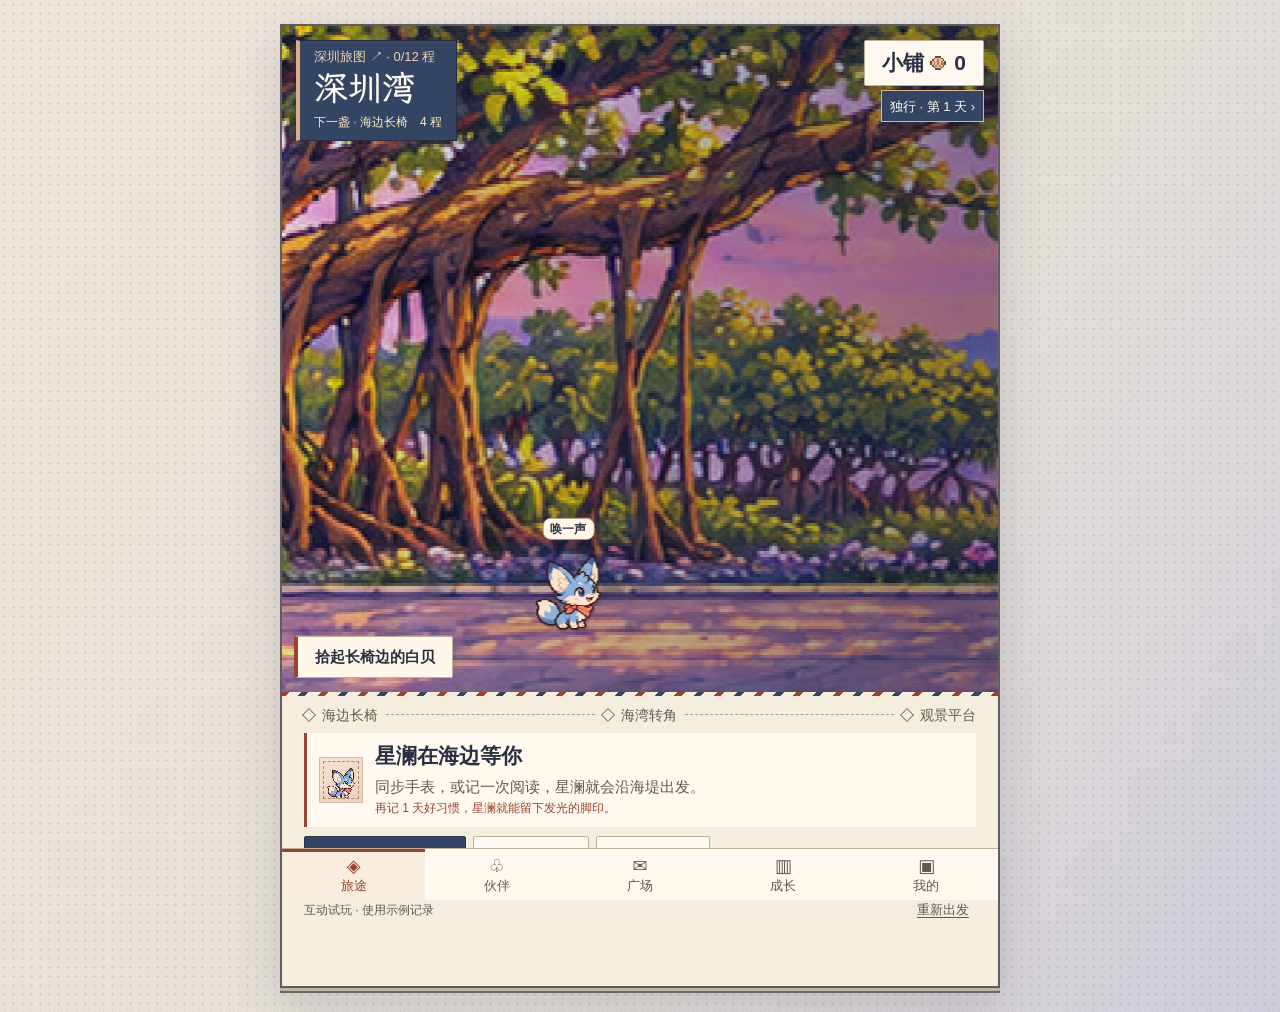
==== commit 2a2977d2: "Publish the playable Shenzhen Bay sea glass encounter" ====
--- a/index.html
+++ b/index.html
@@ -1,106 +1,106 @@
-<!doctype html>
-<html lang="zh-CN">
-<head>
-<meta charset="utf-8">
-<meta name="viewport" content="width=device-width, initial-scale=1">
-<meta name="theme-color" content="#f5edde">
-<meta name="description" content="在深圳湾捡起第一枚白贝，派精灵寻找海玻璃、修一盏灯，再请朋友来你的长椅坐坐。">
-<title>栖灵 · 深圳湾海堤漫步</title>
-<link rel="stylesheet" href="bay.css">
-</head>
-<body>
-<main class="game">
-<div id="journeyPage">
-  <div id="frame" class="scene" tabindex="0" title="左右滑动探索，也可以按方向键" role="group" aria-label="深圳湾海堤，星澜在树荫下等你。">
-    <div id="world" class="world">
-      <img id="plate" class="plate" src="assets/Assets.xcassets/BayJourneyWideWest.imageset/trail.jpg" alt="" draggable="false">
-      <img id="farPlate" class="plate east" src="assets/Assets.xcassets/BayJourneyWideEast.imageset/trail.jpg" alt="" draggable="false">
-      <div id="tide" class="tide" aria-hidden="true"></div>
-      <div id="haze" class="haze" aria-hidden="true"></div>
-      <div id="benchProps" aria-hidden="true"></div>
-      <i class="lamp" style="left:20.3%;top:60.6%"></i>
-      <i class="lamp" style="left:47.8%;top:60.7%"></i>
-      <i class="lamp" style="left:73.1%;top:59.4%"></i>
-      <img alt="" id="planter" class="souvenir" hidden src="assets/Assets.xcassets/BayPlanter.imageset/sprite.png">
-      <img alt="" id="pennant" class="souvenir" hidden src="assets/Assets.xcassets/BayPennant.imageset/sprite.png">
-      <img alt="" id="cottage" class="souvenir" hidden src="assets/Assets.xcassets/BayCottage.imageset/sprite.png">
-    </div>
-    <div class="breeze" aria-hidden="true"><i></i><i></i><i></i></div>
-    <div id="walkers" class="world travelers" aria-hidden="true">
-      <img class="pet resting" id="me" alt=""><span class="pet gait" id="me-walk" aria-hidden="true"></span>
-      <img class="pet guest resting" id="pal" alt="" hidden><span class="pet guest gait" id="pal-walk" aria-hidden="true" hidden></span>
-    </div>
-    <div class="trail-magic" aria-hidden="true">
-      <i class="tracks"></i><i class="firefly f1"></i><i class="firefly f2"></i>
-      <svg class="constellation" viewBox="0 0 100 80"><path d="m12 42 22-23 21 8 15-17 21 23" fill="none" stroke="currentColor"/><g fill="currentColor"><circle cx="12" cy="42" r="2"/><circle cx="34" cy="19" r="2"/><circle cx="55" cy="27" r="2"/><circle cx="70" cy="10" r="2"/><circle cx="91" cy="33" r="2"/></g></svg>
-    </div>
-    <button id="callPet" type="button"><span>唤一声</span></button>
-  </div>
-  <button class="key" id="follow" hidden>回到精灵</button>
-  <button class="key" id="benchEntry" aria-haspopup="dialog">拾起长椅边的白贝</button>
-  <header class="hud">
-    <button class="sign" id="atlas" aria-haspopup="dialog"><small id="chapter">深圳路线图 ↗</small><span id="districtName">深圳湾</span><small id="nextLight"></small></button>
-    <div class="purse">
-      <button class="key wallet" id="wallet" aria-label="海湾小铺，余额 0 枚贝壳" aria-haspopup="dialog">
-        <span>小铺</span><canvas class="icon" data-icon="shell" aria-hidden="true"></canvas><span id="balance">0</span>
-      </button>
-      <button id="earning" aria-label="选择独行或小队" aria-haspopup="dialog"></button>
-    </div>
-  </header>
-  <section class="dock" aria-label="海堤漫步">
-    <ol class="route" aria-label="亮灯进度">
-      <li>海边长椅</li><li>海湾转角</li><li>观景平台</li>
-    </ol>
-    <article class="paper" aria-live="polite" aria-atomic="true">
-      <button class="portrait" id="companion" aria-label="选择旅行伙伴" aria-haspopup="dialog"><img id="face" alt=""></button>
-      <div class="dialogue"><h2 id="speaker">星澜在海边等你</h2><p id="voice">长椅边还有个位子。明早一起沿着海堤走吧。</p><small id="trailGrowth"></small></div>
-    </article>
-    <div class="controls">
-      <button id="advance" class="key primary"><canvas class="icon" id="actionIcon" data-icon="foot"></canvas><span id="action">同步昨夜记录</span></button>
-      <button id="mark" class="key">记阅读</button>
-      <button id="journal" class="key"><canvas class="icon" data-icon="book"></canvas>手记</button>
-    </div>
-    <footer><span>互动试玩 · 使用示例记录</span><button class="replay" id="restart">重新出发</button></footer>
-  </section>
-</div>
-  <section id="fieldPage" aria-labelledby="fieldTitle" hidden></section>
-  <nav class="field-tabs" aria-label="栖灵导航">
-    <button data-page="journey" aria-current="page"><span aria-hidden="true">◈</span>旅途</button>
-    <button data-page="companion"><span aria-hidden="true">♧</span>伙伴</button>
-    <button data-page="square"><span aria-hidden="true">✉</span>广场</button>
-    <button data-page="growth"><span aria-hidden="true">▥</span>成长</button>
-    <button data-page="profile"><span aria-hidden="true">▣</span>我的</button>
-  </nav>
-</main>
-<dialog id="sheet" aria-labelledby="sheetTitle">
-  <form method="dialog"><button class="dismiss" aria-label="合上">×</button></form>
-  <div id="postcard" hidden><canvas id="postArt" width="720" height="540" aria-label="栖灵和伙伴到达深圳湾的合影" role="img"></canvas></div>
-  <div class="sheetText"><h2 id="sheetTitle">旅行手记</h2><p id="sheetNote"></p><div id="choices"></div><ul id="entries"></ul>
-    <form method="dialog"><button class="key primary" id="close">合上手记</button></form>
-  </div>
-</dialog>
-<dialog id="shop" aria-labelledby="shopTitle">
-  <div class="shop-cover">
-    <canvas id="shopArt" width="720" height="235" role="img" aria-label="深圳湾海堤陈设全景"></canvas>
-    <h2 id="shopTitle">海湾小铺</h2>
-    <form method="dialog"><button class="dismiss" aria-label="回到海湾">×</button></form>
-  </div>
-  <div class="shop-body">
-    <div class="shop-balance"><span>我的贝壳</span><strong id="shopBalance"></strong></div>
-    <p id="income"></p>
-    <ul id="goods"></ul>
-    <fieldset id="placement" hidden><legend id="placing"></legend><label>区域 <select id="placeArea"></select></label><label>沿路位置 <input type="range" id="placeX" min="6" max="94"></label><button class="key primary" id="keepPlace">摆在这里</button> <button class="key" id="cancelPlace">取消移动</button></fieldset>
-    <p id="saleNote" role="status" aria-live="polite"></p>
-    <button class="sample-day" id="sampleDay" hidden></button>
-    <form method="dialog"><button class="key primary" id="backToBay">回到海湾</button></form>
-  </div>
-</dialog>
-<div hidden><img id="bg0" alt="" src="bay-waterfront.webp"><img loading="lazy" alt="" id="wide1West" src="assets/Assets.xcassets/BayParkWideWest.imageset/trail.jpg"><img loading="lazy" alt="" id="wide1East" src="assets/Assets.xcassets/BayParkWideEast.imageset/trail.jpg"><img loading="lazy" alt="" id="wide2West" src="assets/Assets.xcassets/BayLoftWideWest.imageset/trail.jpg"><img loading="lazy" alt="" id="wide2East" src="assets/Assets.xcassets/BayLoftWideEast.imageset/trail.jpg"><img loading="lazy" alt="" id="wide3West" src="assets/Assets.xcassets/BayRidgeWideWest.imageset/trail.jpg"><img loading="lazy" alt="" id="wide3East" src="assets/Assets.xcassets/BayRidgeWideEast.imageset/trail.jpg"><img loading="lazy" alt="" id="wide4West" src="assets/Assets.xcassets/BayShoreWideWest.imageset/trail.jpg"><img loading="lazy" alt="" id="wide4East" src="assets/Assets.xcassets/BayShoreWideEast.imageset/trail.jpg"><img loading="lazy" alt="" id="bg1" src="assets/Assets.xcassets/BayPark.imageset/scene.jpg"><img loading="lazy" alt="" id="bg2" src="assets/Assets.xcassets/BayLoft.imageset/scene.jpg"><img loading="lazy" alt="" id="bg3" src="assets/Assets.xcassets/BayRidge.imageset/scene.jpg"><img loading="lazy" alt="" id="bg4" src="assets/Assets.xcassets/BayShore.imageset/scene.jpg"><img alt="" id="legacy0" src="assets/Assets.xcassets/TrailFox0.imageset/pet.png"><img alt="" id="legacy1" src="assets/Assets.xcassets/TrailFox1.imageset/pet.png"><img alt="" id="yaya0" src="assets/Assets.xcassets/TrailBun0.imageset/pet.png"><img alt="" id="yaya1" src="assets/Assets.xcassets/TrailBun1.imageset/pet.png"><img alt="" id="xiaoying0" src="assets/Assets.xcassets/TrailCat0.imageset/pet.png"><img alt="" id="xiaoying1" src="assets/Assets.xcassets/TrailCat1.imageset/pet.png"><img alt="" id="legacy0-walk" src="assets/Assets.xcassets/TrailFox0Walk.imageset/walk.png"><img alt="" id="legacy1-walk" src="assets/Assets.xcassets/TrailFox1Walk.imageset/walk.png"><img alt="" id="yaya0-walk" src="assets/Assets.xcassets/TrailBun0Walk.imageset/walk.png"><img alt="" id="yaya1-walk" src="assets/Assets.xcassets/TrailBun1Walk.imageset/walk.png"><img alt="" id="xiaoying0-walk" src="assets/Assets.xcassets/TrailCat0Walk.imageset/walk.png"><img alt="" id="xiaoying1-walk" src="assets/Assets.xcassets/TrailCat1Walk.imageset/walk.png"></div>
-<img hidden id="findAtlas" alt="" src="assets/Assets.xcassets/BayFinds.imageset/finds.png">
-<audio id="bayChime" preload="none" src="assets/BayChime.wav"></audio>
-<script src="bay-trail.js"></script>
-<script src="bay-bench.js"></script>
-<script src="bay.js"></script>
-<script src="bay-pages.js"></script>
-</body>
-</html>
+<!doctype html>
+<html lang="zh-CN">
+<head>
+<meta charset="utf-8">
+<meta name="viewport" content="width=device-width, initial-scale=1">
+<meta name="theme-color" content="#f5edde">
+<meta name="description" content="在深圳湾捡起第一枚白贝，派精灵寻找海玻璃、修一盏灯，再请朋友来你的长椅坐坐。">
+<title>栖灵 · 深圳湾海堤漫步</title>
+<link rel="stylesheet" href="bay.css">
+</head>
+<body>
+<main class="game">
+<div id="journeyPage">
+  <div id="frame" class="scene" tabindex="0" title="左右滑动探索，也可以按方向键" role="group" aria-label="深圳湾海堤，星澜在树荫下等你。">
+    <div id="world" class="world">
+      <img id="plate" class="plate" src="assets/Assets.xcassets/BayJourneyWideWest.imageset/trail.jpg" alt="" draggable="false">
+      <img id="farPlate" class="plate east" src="assets/Assets.xcassets/BayJourneyWideEast.imageset/trail.jpg" alt="" draggable="false">
+      <div id="tide" class="tide" aria-hidden="true"></div>
+      <div id="haze" class="haze" aria-hidden="true"></div>
+      <div id="benchProps" aria-hidden="true"></div>
+      <i class="lamp" style="left:20.3%;top:60.6%"></i>
+      <i class="lamp" style="left:47.8%;top:60.7%"></i>
+      <i class="lamp" style="left:73.1%;top:59.4%"></i>
+      <img alt="" id="planter" class="souvenir" hidden src="assets/Assets.xcassets/BayPlanter.imageset/sprite.png">
+      <img alt="" id="pennant" class="souvenir" hidden src="assets/Assets.xcassets/BayPennant.imageset/sprite.png">
+      <img alt="" id="cottage" class="souvenir" hidden src="assets/Assets.xcassets/BayCottage.imageset/sprite.png">
+    </div>
+    <div class="breeze" aria-hidden="true"><i></i><i></i><i></i></div>
+    <div id="walkers" class="world travelers" aria-hidden="true">
+      <img class="pet resting" id="me" alt=""><span class="pet gait" id="me-walk" aria-hidden="true"></span>
+      <img class="pet guest resting" id="pal" alt="" hidden><span class="pet guest gait" id="pal-walk" aria-hidden="true" hidden></span>
+    </div>
+    <div class="trail-magic" aria-hidden="true">
+      <i class="tracks"></i><i class="firefly f1"></i><i class="firefly f2"></i>
+      <svg class="constellation" viewBox="0 0 100 80"><path d="m12 42 22-23 21 8 15-17 21 23" fill="none" stroke="currentColor"/><g fill="currentColor"><circle cx="12" cy="42" r="2"/><circle cx="34" cy="19" r="2"/><circle cx="55" cy="27" r="2"/><circle cx="70" cy="10" r="2"/><circle cx="91" cy="33" r="2"/></g></svg>
+    </div>
+    <button id="callPet" type="button"><span>唤一声</span></button>
+  </div>
+  <button class="key" id="follow" hidden>回到精灵</button>
+  <button class="key" id="benchEntry" aria-haspopup="dialog">拾起长椅边的白贝</button>
+  <header class="hud">
+    <button class="sign" id="atlas" aria-haspopup="dialog"><small id="chapter">深圳路线图 ↗</small><span id="districtName">深圳湾</span><small id="nextLight"></small></button>
+    <div class="purse">
+      <button class="key wallet" id="wallet" aria-label="海湾小铺，余额 0 枚贝壳" aria-haspopup="dialog">
+        <span>小铺</span><canvas class="icon" data-icon="shell" aria-hidden="true"></canvas><span id="balance">0</span>
+      </button>
+      <button id="earning" aria-label="选择独行或小队" aria-haspopup="dialog"></button>
+    </div>
+  </header>
+  <section class="dock" aria-label="海堤漫步">
+    <ol class="route" aria-label="亮灯进度">
+      <li>海边长椅</li><li>海湾转角</li><li>观景平台</li>
+    </ol>
+    <article class="paper" aria-live="polite" aria-atomic="true">
+      <button class="portrait" id="companion" aria-label="选择旅行伙伴" aria-haspopup="dialog"><img id="face" alt=""></button>
+      <div class="dialogue"><h2 id="speaker">星澜在海边等你</h2><p id="voice">长椅边还有个位子。明早一起沿着海堤走吧。</p><small id="trailGrowth"></small></div>
+    </article>
+    <div class="controls">
+      <button id="advance" class="key primary"><canvas class="icon" id="actionIcon" data-icon="foot"></canvas><span id="action">同步昨夜记录</span></button>
+      <button id="mark" class="key">记阅读</button>
+      <button id="journal" class="key"><canvas class="icon" data-icon="book"></canvas>看手记</button>
+    </div>
+    <footer><span>互动试玩 · 使用示例记录</span><button class="replay" id="restart">重新出发</button></footer>
+  </section>
+</div>
+  <section id="fieldPage" aria-labelledby="fieldTitle" hidden></section>
+  <nav class="field-tabs" aria-label="栖灵导航">
+    <button data-page="journey" aria-current="page"><span aria-hidden="true">◈</span>旅途</button>
+    <button data-page="companion"><span aria-hidden="true">♧</span>伙伴</button>
+    <button data-page="square"><span aria-hidden="true">✉</span>广场</button>
+    <button data-page="growth"><span aria-hidden="true">▥</span>成长</button>
+    <button data-page="profile"><span aria-hidden="true">▣</span>我的</button>
+  </nav>
+</main>
+<dialog id="sheet" aria-labelledby="sheetTitle">
+  <form method="dialog"><button class="dismiss" aria-label="合上">×</button></form>
+  <div id="postcard" hidden><canvas id="postArt" width="720" height="540" aria-label="栖灵和伙伴到达深圳湾的合影" role="img"></canvas></div>
+  <div class="sheetText"><h2 id="sheetTitle">旅行手记</h2><p id="sheetNote"></p><div id="choices"></div><ul id="entries"></ul>
+    <form method="dialog"><button class="key primary" id="close">合上手记</button></form>
+  </div>
+</dialog>
+<dialog id="shop" aria-labelledby="shopTitle">
+  <div class="shop-cover">
+    <canvas id="shopArt" width="720" height="235" role="img" aria-label="深圳湾海堤陈设全景"></canvas>
+    <h2 id="shopTitle">海湾小铺</h2>
+    <form method="dialog"><button class="dismiss" aria-label="回到海湾">×</button></form>
+  </div>
+  <div class="shop-body">
+    <div class="shop-balance"><span>我的贝壳</span><strong id="shopBalance"></strong></div>
+    <p id="income"></p>
+    <ul id="goods"></ul>
+    <fieldset id="placement" hidden><legend id="placing"></legend><label>区域 <select id="placeArea"></select></label><label>沿路位置 <input type="range" id="placeX" min="6" max="94"></label><button class="key primary" id="keepPlace">摆在这里</button> <button class="key" id="cancelPlace">取消移动</button></fieldset>
+    <p id="saleNote" role="status" aria-live="polite"></p>
+    <button class="sample-day" id="sampleDay" hidden></button>
+    <form method="dialog"><button class="key primary" id="backToBay">回到海湾</button></form>
+  </div>
+</dialog>
+<div hidden><img id="bg0" alt="" src="bay-waterfront.webp"><img loading="lazy" alt="" id="wide1West" src="assets/Assets.xcassets/BayParkWideWest.imageset/trail.jpg"><img loading="lazy" alt="" id="wide1East" src="assets/Assets.xcassets/BayParkWideEast.imageset/trail.jpg"><img loading="lazy" alt="" id="wide2West" src="assets/Assets.xcassets/BayLoftWideWest.imageset/trail.jpg"><img loading="lazy" alt="" id="wide2East" src="assets/Assets.xcassets/BayLoftWideEast.imageset/trail.jpg"><img loading="lazy" alt="" id="wide3West" src="assets/Assets.xcassets/BayRidgeWideWest.imageset/trail.jpg"><img loading="lazy" alt="" id="wide3East" src="assets/Assets.xcassets/BayRidgeWideEast.imageset/trail.jpg"><img loading="lazy" alt="" id="wide4West" src="assets/Assets.xcassets/BayShoreWideWest.imageset/trail.jpg"><img loading="lazy" alt="" id="wide4East" src="assets/Assets.xcassets/BayShoreWideEast.imageset/trail.jpg"><img loading="lazy" alt="" id="bg1" src="assets/Assets.xcassets/BayPark.imageset/scene.jpg"><img loading="lazy" alt="" id="bg2" src="assets/Assets.xcassets/BayLoft.imageset/scene.jpg"><img loading="lazy" alt="" id="bg3" src="assets/Assets.xcassets/BayRidge.imageset/scene.jpg"><img loading="lazy" alt="" id="bg4" src="assets/Assets.xcassets/BayShore.imageset/scene.jpg"><img alt="" id="legacy0" src="assets/Assets.xcassets/TrailFox0.imageset/pet.png"><img alt="" id="legacy1" src="assets/Assets.xcassets/TrailFox1.imageset/pet.png"><img alt="" id="yaya0" src="assets/Assets.xcassets/TrailBun0.imageset/pet.png"><img alt="" id="yaya1" src="assets/Assets.xcassets/TrailBun1.imageset/pet.png"><img alt="" id="xiaoying0" src="assets/Assets.xcassets/TrailCat0.imageset/pet.png"><img alt="" id="xiaoying1" src="assets/Assets.xcassets/TrailCat1.imageset/pet.png"><img alt="" id="legacy0-walk" src="assets/Assets.xcassets/TrailFox0Walk.imageset/walk.png"><img alt="" id="legacy1-walk" src="assets/Assets.xcassets/TrailFox1Walk.imageset/walk.png"><img alt="" id="yaya0-walk" src="assets/Assets.xcassets/TrailBun0Walk.imageset/walk.png"><img alt="" id="yaya1-walk" src="assets/Assets.xcassets/TrailBun1Walk.imageset/walk.png"><img alt="" id="xiaoying0-walk" src="assets/Assets.xcassets/TrailCat0Walk.imageset/walk.png"><img alt="" id="xiaoying1-walk" src="assets/Assets.xcassets/TrailCat1Walk.imageset/walk.png"></div>
+<img hidden id="findAtlas" alt="" src="assets/Assets.xcassets/BayFinds.imageset/finds.png">
+<audio id="bayChime" preload="none" src="assets/BayChime.wav"></audio>
+<script src="bay-trail.js"></script>
+<script src="bay-bench.js"></script>
+<script src="bay.js"></script>
+<script src="bay-pages.js"></script>
+</body>
+</html>
--- a/bay.css
+++ b/bay.css
@@ -1,295 +1,299 @@
-@font-face {
-  font-family: QilingJournal;
-  src: url("assets/QilingJournal.ttf") format("truetype");
-  font-display: swap;
-}
-:root {
-  --ink: #2a3042; --navy: #334563; --muted: #605950;
-  --paper: #f5edde; --cream: #fff9ef; --rule: #c0b09a;
-  --rust: #97452e; --blush: #f2dcca;
-  --ui: -apple-system, BlinkMacSystemFont, "Segoe UI", "PingFang SC", "Microsoft YaHei", sans-serif;
-  --journal: QilingJournal, var(--ui);
-}
-* { box-sizing: border-box }
-[hidden] { display: none !important }
-body {
-  margin: 0; min-height: 100svh; display: grid; place-items: center; padding: 24px 15px;
-  font: 16px/1.5 var(--ui);
-  color: var(--ink); background-color: #e4dfd9;
-  background-image: radial-gradient(#81747333 1px,transparent 1.2px), linear-gradient(125deg,#efe6db,transparent 62%,#cfccda);
-  background-size: 9px 9px,100% 100%;
-}
-button { font: inherit; color: inherit; cursor: pointer; touch-action: manipulation }
-button:focus-visible { outline: 3px solid #accfea; outline-offset: 2px; box-shadow: 0 0 0 5px var(--navy); z-index: 2 }
-.game {
-  position: relative; isolation: isolate; width: min(100%,720px);
-  border: 2px solid #615c62; background: var(--paper);
-  box-shadow: 0 3px #c0b39f,0 5px #716864,0 18px 44px #413a4a30;
-}
-.scene { position: relative; overflow: hidden; height:clamp(320px,74svh,820px); background: #a3c7bc; contain: paint }
-.world { position: absolute; left: 0; top: 0; will-change: transform }
-.plate { position: absolute; inset: 0; width: 100%; height: 100%; image-rendering: pixelated; user-select: none }
-.plate {width:calc(50% + .5px)}
-.plate.east {left:50%;width:50%}
-.tide { position:absolute; inset:0; width:100%; height:100%; pointer-events:none }
-.haze {position:absolute;top:0;left:0;pointer-events:none}
-.glint { position: absolute; width: .5%; height: 2px; background: #fff7cc; animation: glimmer 3s steps(4) infinite }
-@keyframes glimmer { 0%,100%{opacity:.08;scale:.55 1} 50%{opacity:.85;scale:1.2 1} }
-.gull { position: absolute; width: 10px; height: 5px; opacity: .7; color: #466064; animation: drift 22s ease-in-out infinite alternate }
-.gull::before,.gull::after { content:""; position:absolute; width:5px; height:2px; background:currentColor; top:2px }
-.gull::after { left:5px; top:0 }
-@keyframes drift { to { translate: 66px -12px } }
-.lamp { position:absolute; width:1.5%; height:1.9%; border-radius:50%; transform:translate(-50%,-50%); background:#5a5c5b }
-.lamp.on { background:#fff2af; box-shadow:0 0 8px 4px #ffdc7ce0,0 0 23px 10px #ffc74e78 }
-.pet { position:absolute; width:9%; image-rendering:pixelated; transform:translate(-50%,-50%) }
-.pet.guest { width:8.5% }
-.hud { position:absolute; top:14px; left:14px; right:14px; display:flex; justify-content:space-between; align-items:flex-start; pointer-events:none }
-.sign {
-  padding:7px 14px 10px; color:var(--cream); background:var(--navy);
-  border:1px solid #262e43; border-left:4px solid #ddad87;
-}
-.sign small { display:block; color:#f0d2b1; font:500 13px/1.4 var(--ui); font-variant-numeric:tabular-nums }
-h1 { margin:3px 0 0; font:36px/1.15 var(--journal) }
-.key {
-  display:inline-flex; gap:8px; align-items:center; justify-content:center;
-  min-height:46px; padding:8px 17px; border:1px solid var(--rule); border-radius:2px;
-  color:var(--ink); background:var(--cream); font:600 16px/1.35 var(--ui);
-}
-.key:hover { background:#fffdf7 }
-.key:active { background:#f0e4d5 }
-.key:disabled { cursor:default; background:var(--paper); color:var(--muted) }
-.key.primary { background:var(--navy); border-color:#26354c; color:var(--cream) }
-.key.primary:hover { background:#405371 }
-.key.primary:active { background:#293a55 }
-.key.primary:disabled { background:var(--paper); color:var(--muted); border-color:var(--rule) }
-.wallet,.field-info strong,.field-chart,.shop-balance,.price {font-variant-numeric:tabular-nums}
-.wallet { pointer-events:auto; min-width:76px; font-size:21px }
-.icon { width:22px; height:22px; image-rendering:pixelated }
-.dock { position:relative; padding:13px clamp(15px,3.5vw,22px) 2px; background:var(--paper) }
-.dock::before {
-  content:""; position:absolute; inset:0 0 auto; height:4px;
-  background:repeating-linear-gradient(135deg,var(--rust) 0 5px,transparent 5px 14px,var(--navy) 14px 19px,transparent 19px 28px);
-}
-.route { display:flex; align-items:center; list-style:none; margin:0 0 8px; padding:0; color:var(--muted); font:500 14px/1.45 var(--ui) }
-.route li { display:flex; gap:8px; align-items:center; flex:1; white-space:nowrap }
-.route li:last-child { flex:0 }
-.route li::before { content:""; width:8px; height:8px; flex:none; border:1.5px solid #817565; transform:rotate(45deg) }
-.route li:not(:last-child)::after { content:""; height:1px; min-width:5px; flex:1; margin-right:8px; border-top:1px dashed #ad9d88 }
-.route li.on { color:var(--rust) }
-.route li.on::before { background:#bd7653; border-color:var(--rust) }
-.paper {
-  display:flex; align-items:center; gap:12px; padding:8px 12px;
-  color:var(--ink); background:var(--cream); border-left:3px solid var(--rust);
-}
-.portrait {
-  position:relative; flex:none; display:grid; place-items:center; width:44px; height:46px;
-  background:linear-gradient(158deg,#f6e3d0,#ecd1bd); border:1px solid #d7bca8;
-}
-.portrait::after { content:""; position:absolute; inset:3px; border:1px dashed #b28c72; pointer-events:none }
-#face { width:38px; height:38px; image-rendering:pixelated }
-.dialogue { min-width:0 }
-h2 { margin:0; font-size:21px; line-height:1.4; font-weight:650 }
-.dialogue p { margin:4px 0 0; font-size:15px; line-height:1.65; color:var(--muted) }
-.controls { display:flex; flex-wrap:wrap; gap:10px; margin:9px 0 5px }
-.controls .primary { min-width:145px }
-footer { display:flex; justify-content:space-between; align-items:center; border-top:1px solid #d6c9b6; color:var(--muted); font-size:12px }
-.replay,.dismiss { background:transparent; border:0; padding:7px; min-height:44px; color:inherit }
-.replay { color:var(--muted); text-decoration:underline; text-underline-offset:3px; font-size:13px }
-dialog { position:fixed; width:min(430px,calc(100vw - 32px)); max-height:90svh; overflow:auto; padding:0; border:2px solid var(--rule); background:var(--cream); color:var(--ink); box-shadow:3px 5px #584a4445 }
-dialog::backdrop { background:#252638ad }
-.sheetText { padding:22px }
-.sheetText h2 { padding-right:32px }
-.sheetText p { margin:8px 0 14px; color:var(--muted) }
-.dismiss { position:absolute; top:4px; right:5px; width:44px; background:var(--navy); color:var(--cream); font-size:26px; line-height:1 }
-#entries { padding:0; margin:0 0 17px; list-style:none }
-#entries li { display:flex; justify-content:space-between; gap:8px; border-top:1px solid var(--rule); padding:8px 0; font-size:15px }
-#entries b { color:var(--rust); white-space:nowrap }
-#postArt { display:block; width:100%; height:auto; image-rendering:pixelated }
-@media (max-width:580px) {
-  body { padding:0; display:block; background:var(--paper) }
-  .game { width:100%; min-height:100svh; border:0; box-shadow:none; background:var(--paper) }
-  .scene { aspect-ratio:auto; height:clamp(70.5svh,calc(100svh - 185px),76.5svh) }
-  .hud { inset:12px 12px auto }
-  .dock { padding:10px 14px max(4px,env(safe-area-inset-bottom)) }
-  .paper { padding:6px 9px; gap:9px; min-height:54px }
-  h2 { font-size:18px }
-  .route { font-size:14px }
-}
-@media(max-width:360px) {
-  .route li { gap:4px }
-  .route li:not(:last-child)::after { margin-right:5px }
-  .portrait { width:45px; height:49px }
-  #face { width:39px; height:39px }
-  .controls #journal { min-width:85px }
-  .key { font-size:17px; padding-inline:10px }
-}
-.purse { display:grid; justify-items:end; gap:4px }
-.wallet { gap:6px; font-variant-numeric:tabular-nums }
-.wallet .icon { width:18px; height:18px }
-#earning { padding:2px 7px; color:var(--cream); background:var(--navy); border:1px solid #dcb592; font:13px/1.5 var(--ui) }
-#earning.credit { animation:credit-in .6s ease-out }
-@keyframes credit-in { from { opacity:0; transform:translateY(7px) } }
-.souvenir { position:absolute; image-rendering:pixelated; transform:translate(-50%,-100%); pointer-events:none }
-.shop-cover { position:relative; overflow:hidden; background:var(--navy) }
-#shopArt { display:block; width:100%; height:auto; image-rendering:pixelated }
-.shop-cover h2 { position:absolute; left:12px; top:10px; font:28px/1.25 var(--journal); padding:4px 11px; color:var(--cream); background:var(--navy); border-left:3px solid #e3a27c }
-.shop-cover .dismiss { min-height:36px; width:36px; top:8px; right:8px; padding:3px }
-.shop-body { padding:14px 18px 16px }
-.shop-balance { display:flex; align-items:baseline; justify-content:space-between; font-weight:600 }
-.shop-balance strong { font-size:22px; color:var(--rust); font-variant-numeric:tabular-nums }
-#income { margin:1px 0 12px; color:var(--muted); font-size:13px }
-#goods { list-style:none; padding:0; margin:0 }
-#goods li { display:grid; grid-template-columns:48px minmax(0,1fr) auto; align-items:center; gap:9px; padding:12px 0; border-top:1px dashed var(--rule) }
-#goods img { display:block; width:48px; height:48px; object-fit:contain; image-rendering:pixelated; padding:5px; background:var(--paper); border:1px solid #decbb4 }
-.item-name { display:block; font-weight:650 }
-.item-place,.price small { display:block; font-size:12px; color:var(--muted) }
-.price { text-align:right }
-.price .key { font-size:15px; min-height:42px; padding:6px 9px }
-.price .key:disabled { cursor:default; color:var(--muted); background:var(--paper); box-shadow:none }
-.saving { display:block; width:100%; height:5px; margin-top:6px; border:0; background:var(--blush); color:var(--rust); accent-color:var(--rust) }
-.saving::-webkit-progress-bar { background:var(--blush) }
-.saving::-webkit-progress-value { background:var(--rust) }
-.sample-day { padding:8px 0; min-height:44px; width:100%; background:none; color:var(--navy); border:0; border-top:1px dashed var(--rule); font-size:14px; text-decoration:underline; text-underline-offset:3px }
-.placed { color:var(--rust); font-size:13px }
-#saleNote { color:var(--rust); margin:4px 0 12px; font-size:14px }
-#saleNote:empty { display:none }
-#backToBay { width:100%; margin-top:5px }
-@media(max-width:580px) {
-  .route { margin-bottom:6px }
-  .dialogue p { margin-top:2px; font-size:14px; line-height:1.4 }
-  .controls { margin:7px 0 2px }
-  footer .replay { min-height:32px; padding:4px 7px }
-}
-@media (prefers-reduced-motion:reduce) {
-  *,*::before,*::after { animation:none!important; transition:none!important }
-}
-
-.sign {pointer-events:auto;text-align:left;max-width:70%}
-#districtName {display:block;margin-top:2px;font:clamp(26px,4.8vw,34px)/1.25 var(--journal)}
-.world,.pet {transition:transform .95s ease-in-out,left .95s ease-in-out,top .95s ease-in-out}
-.pet,.pet.guest {transform:translate(-50%,-94%);filter:drop-shadow(1px 2px 1px #25233250)}
-.controls {display:grid;grid-template-columns:auto auto auto;justify-content:start;gap:7px}
-.controls .key,.controls .primary,.controls #journal {min-width:0}
-.controls .key:disabled {color:#665d54;cursor:default;background:#eee4d2;box-shadow:none}
-#choices {display:flex;flex-wrap:wrap;align-items:center;gap:7px;margin:0 0 14px}
-#choices h3 {width:100%;margin:12px 0 0;color:#695447;font-size:14px}
-#choices small {color:var(--muted);line-height:1.45}
-#choices .key {font:600 15px/1.35 var(--ui);min-height:42px;padding:8px 11px}
-#choices [aria-pressed=true] {color:#fff5de;background:var(--navy);border-color:var(--navy)}
-#choices .atlas-row {border:1px solid #cdbaa3;background:var(--paper);padding:4px;display:flex;gap:10px;width:100%;align-items:center;text-align:left}
-.atlas-row img {width:74px;height:47px;object-fit:cover;image-rendering:pixelated}
-.atlas-row span {display:grid;gap:2px}.atlas-row small {font-size:12px}
-.atlas-row:disabled {opacity:.74;filter:saturate(.45);cursor:default}
-.paper-link {border:0;background:transparent;min-height:38px;text-decoration:underline;text-underline-offset:3px;color:var(--rust)}
-.pet-cards {width:100%;display:grid;grid-template-columns:repeat(3,1fr);gap:6px}
-.pet-card {display:grid;place-items:center;gap:2px;background:var(--paper);border:1px solid var(--rule);padding:5px;color:var(--ink)}
-.pet-card img {width:52px;height:52px;image-rendering:pixelated}
-#placement {border:1px solid var(--rule);padding:10px;margin:6px 0}
-#placement label {display:flex;align-items:center;gap:10px;margin:8px 0 12px}
-#placeX {width:62%;accent-color:var(--rust)} #placeArea {font:inherit;background:var(--cream);color:var(--ink)}
-#placement .key {min-height:40px;font-size:15px}
-@media(max-width:580px){.controls .key {padding:7px 10px;gap:5px;font-size:16px}.sign small {font-size:12px}.hud .wallet {font-size:16px}}
-@media(prefers-reduced-motion:reduce){.world,.pet {transition:none}}
-
-
-.scene {touch-action:pan-y;cursor:grab;user-select:none}.scene:active {cursor:grabbing}.world.panning {transition:none} #follow {position:absolute;right:12px;font-size:14px;padding:4px 9px;min-height:38px}
-
-#earning {pointer-events:auto;min-height:32px;padding-inline:8px}.portrait {padding:0}
-
-/* Position is sampled once per animation frame for the pet and its camera together. */
-.world, .world .pet {transition:none}
-.glint {width:4px}
-.lamp {width:calc(var(--scene-unit) * .025);height:calc(var(--scene-unit) * .030);
-  border:2px solid #554656;border-radius:2px;background:#687077}
-.lamp::after {content:"";position:absolute;left:40%;top:100%;width:3px;
-  height:calc(var(--scene-unit) * .052);background:#494750}
-.lamp.on {background:#ffe9a4;box-shadow:0 0 9px 4px #ffcf7788}
-.departure {pointer-events:none;z-index:1}
-.pet.gait {
-  aspect-ratio:1;opacity:0;pointer-events:none;background-repeat:no-repeat;
-  background-size:400% 100%;image-rendering:pixelated;
-}
-.striding .pet.gait {opacity:1;animation:paw-cycle var(--stride-period,.62s) step-end infinite}
-.striding .pet.gait.guest {animation-delay:-.19s}
-.striding .pet.resting {opacity:0}
-@keyframes paw-cycle {
-  0% {background-position:0% 0}
-  25% {background-position:33.333333% 0}
-  50% {background-position:66.666667% 0}
-  75% {background-position:100% 0}
-}
-@media(prefers-reduced-motion:reduce){
-  .world .pet.gait {display:none}
-  .world .pet.resting {opacity:1}
-}
-
-.travelers {pointer-events:none;z-index:2}
-
-/* Pet effects share the feet of the walking sprite, even while the camera pans. */
-.trail-magic,#callPet {position:absolute;left:var(--pet-x);top:var(--pet-y);width:var(--pet-side);height:var(--pet-side);transform:translate(-50%,-94%)}
-.trail-magic {z-index:2;pointer-events:none}
-#callPet {z-index:3;min-width:44px;min-height:44px;overflow:visible;border:0;background:transparent}
-#callPet span {position:absolute;bottom:100%;left:50%;transform:translateX(-50%);white-space:nowrap;padding:1px 7px;border:1px solid #b69e7e;background:#fff7e8;color:#393345;border-radius:8px;font:600 12px/1.5 var(--ui)}
-#callPet::before {content:"";position:absolute;inset:-20px 0 0}
-.breeze {position:absolute;z-index:1;inset:0;pointer-events:none;overflow:hidden}
-.breeze i {position:absolute;left:-20px;top:31%;width:12px;height:6px;background:#45445a;clip-path:polygon(0 0,48% 40%,100% 0,100% 28%,48% 83%,0 30%);animation:coast-flight 25s linear infinite}
-.breeze i:nth-child(2) {top:34%;animation-delay:-2s}.breeze i:nth-child(3) {top:36%;animation-delay:-4s}
-[data-coast="false"] .breeze i {width:6px;height:3px;top:40%;border-radius:100% 0;background:#eab36e;clip-path:none;animation-duration:15s}
-[data-coast="false"] .breeze i:nth-child(2){top:48%;animation-delay:-5s}
-[data-coast="false"] .breeze i:nth-child(3){top:59%;animation-delay:-10s}
-@keyframes coast-flight {0%{left:-20px;translate:0 0}35%{translate:0 -7px}70%{translate:0 6px}100%{left:102%;translate:0 0}}
-.trail-magic .tracks {display:none;position:absolute;bottom:4%;left:8%;width:6%;height:3%;border-radius:50%;background:#ffdc87;box-shadow:-8px 3px #f5cf8f,-16px 0 #e9c68e}
-.trail-magic .firefly {display:none;position:absolute;left:20%;top:22%;width:4px;height:4px;border-radius:50%;background:#fff4bd;box-shadow:0 0 5px 2px #ffdc70;animation:trail-firefly 3.1s ease-in-out infinite alternate}
-.trail-magic .f2 {left:81%;top:32%;animation-delay:-2.1s}
-@keyframes trail-firefly {to{translate:5px -8px}}
-.trail-magic .constellation {display:none;position:absolute;inset:-10% 0 auto;width:100%;color:#fff2b9;filter:drop-shadow(0 0 2px #875b35)}
-.scene:not([data-trick="0"]) .tracks,.scene:is([data-trick="2"],[data-trick="3"]) .firefly,
-.scene[data-trick="3"].calling .constellation {display:block}
-.travelers:not(.striding) .resting {transform-origin:50% 94%;animation:trail-breathe 3.2s ease-in-out infinite}
-@keyframes trail-breathe {50%{scale:1 1.025}}
-.scene.calling #me,.scene.calling #me-walk {animation-name:trail-hop;animation-duration:.66s;animation-iteration-count:1}
-.scene.calling .striding #me-walk {animation:paw-cycle var(--stride-period,.62s) step-end infinite,trail-hop .66s ease-in-out}
-@keyframes trail-hop {45%{translate:0 calc(var(--pet-side) * -.23)}}
-#nextLight {margin-top:3px;color:#ffebc5;font-size:12px}
-#trailGrowth {display:block;color:var(--rust);font-size:12px;line-height:1.6}
-@media(prefers-reduced-motion:reduce){
-  .breeze i,.trail-magic .firefly,.travelers .resting,.scene.calling #me,.scene.calling #me-walk {animation:none!important}
-}
-
-#journeyPage {position:relative}
-.field-tabs {position:sticky;bottom:0;z-index:6;display:grid;grid-template-columns:repeat(5,1fr);background:var(--cream);border-top:1px solid var(--rule)}
-.field-tabs button {min-height:51px;display:grid;place-content:center;gap:2px;border:0;border-top:3px solid transparent;background:transparent;color:var(--muted);font:500 13px/1.35 var(--ui)}
-.field-tabs button span {font:18px/1 system-ui,sans-serif}
-.field-tabs button[aria-current] {color:var(--rust);border-top-color:var(--rust);background:#f9eddf}
-#fieldPage {padding:12px;min-height:min(720px,78svh);background:var(--paper);--pad:clamp(12px,3vw,20px)}
-.field-cover {position:relative;isolation:isolate;display:flex;align-items:flex-start;flex-direction:column;overflow:hidden;height:clamp(170px,30svh,245px);border-bottom:4px solid var(--navy)}
-.field-cover>img:first-child {position:absolute;inset:0;z-index:-1;width:100%;height:100%;object-fit:cover;image-rendering:pixelated}
-.field-cover header {margin:12px;padding:7px 11px;color:var(--cream);background:var(--navy);border:1px solid var(--rule)}
-.field-cover header small {font-size:12px}.field-cover h1 {margin:2px 0;font:30px/1.25 var(--journal)}
-#fieldPage[data-view=companion] .field-cover {height:clamp(236px,40svh,345px)}
-.camp-pet {position:absolute;bottom:0;left:50%;transform:translateX(-50%);width:145px;height:145px;border:0;background:none}
-.camp-pet img,.stamp-pet {width:100%;height:100%;image-rendering:pixelated;object-fit:contain}
-.camp-pet:active img {transform:translateY(-4px)}.camp-pet output:not(:empty) {position:absolute;bottom:84%;left:50%;transform:translateX(-50%);white-space:nowrap;background:var(--cream);border:1px solid var(--rule);font-size:13px;padding:4px 10px}
-.field-leaf {margin:12px 0;padding:var(--pad);background:var(--cream);border:1px solid var(--rule);display:grid;gap:9px}
-.field-leaf h2,.field-label {margin:0;font:600 19px/1.45 var(--ui);color:var(--navy)}
-.field-leaf p {margin:0;color:var(--muted);font-size:14px}
-.field-actions {display:flex;flex-wrap:wrap;gap:7px}.field-actions .key {flex:1;min-height:44px;font:600 15px/1.4 var(--ui)}
-.field-info {display:flex;justify-content:space-between;align-items:center;gap:10px;border-bottom:1px dashed var(--rule);padding:6px 0;font-size:14px}
-.field-info strong {color:var(--rust)}.field-info:last-child {border:0}
-.field-pass {display:flex;gap:16px;align-items:center}.stamp-pet {width:67px;height:76px;border:1px solid var(--rule);background:var(--blush)}
-.field-chart {display:grid;grid-template-columns:repeat(7,minmax(0,1fr));gap:5px;align-items:end}
-.field-chart span {display:grid;justify-items:center;align-content:end;height:83px;font-size:11px;color:var(--muted)}
-.field-chart i {width:60%;max-width:28px;background:var(--navy);border-top:2px solid var(--rust);min-height:2px;margin-bottom:5px}
-.field-note {display:block;margin-top:12px;color:var(--muted);font-size:12px}
-#benchEntry {position:absolute;left:12px;min-height:42px;font-size:15px;border-left:4px solid var(--rust);background:#fff7e9}
-#benchProps canvas {position:absolute;width:calc(var(--scene-unit) * .12);transform:translate(-50%,-100%);image-rendering:pixelated}
-.bench-scene {display:block;width:100%;height:auto;image-rendering:pixelated;border:1px solid var(--rule)}
-.bench-note {width:100%;font-size:14px;color:var(--rust)}
-.bench-note:empty {display:none}
-#choices:has(.bench-scene) h3 {color:var(--navy);font:600 18px/1.45 var(--ui);margin:6px 0 2px}
-#choices .bench-status {margin:0 0 5px;font-size:15px}
-.bench-route {display:flex;align-items:center;gap:10px;width:100%;padding:5px 9px;background:var(--paper);border:1px solid var(--rule);text-align:left}
-.bench-route:after {content:"›";margin-left:auto;color:var(--rust);font-size:22px}
-.bench-route canvas {width:44px;height:44px;image-rendering:pixelated}
-.bench-route strong,.bench-route small {display:block}
-@media(max-width:580px) {#fieldPage {padding:8px}.scene {height:clamp(280px,65svh,690px)}}
+@font-face {
+  font-family: QilingJournal;
+  src: url("assets/QilingJournal.ttf") format("truetype");
+  font-display: swap;
+}
+:root {
+  --ink: #2a3042; --navy: #334563; --muted: #605950;
+  --paper: #f5edde; --cream: #fff9ef; --rule: #c0b09a;
+  --rust: #97452e; --blush: #f2dcca;
+  --ui: -apple-system, BlinkMacSystemFont, "Segoe UI", "PingFang SC", "Microsoft YaHei", sans-serif;
+  --journal: QilingJournal, var(--ui);
+}
+* { box-sizing: border-box }
+[hidden] { display: none !important }
+body {
+  margin: 0; min-height: 100svh; display: grid; place-items: center; padding: 24px 15px;
+  font: 16px/1.5 var(--ui);
+  color: var(--ink); background-color: #e4dfd9;
+  background-image: radial-gradient(#81747333 1px,transparent 1.2px), linear-gradient(125deg,#efe6db,transparent 62%,#cfccda);
+  background-size: 9px 9px,100% 100%;
+}
+button { font: inherit; color: inherit; cursor: pointer; touch-action: manipulation }
+button:focus-visible { outline: 3px solid #accfea; outline-offset: 2px; box-shadow: 0 0 0 5px var(--navy); z-index: 2 }
+.game {
+  position: relative; isolation: isolate; width: min(100%,720px);
+  border: 2px solid #615c62; background: var(--paper);
+  box-shadow: 0 3px #c0b39f,0 5px #716864,0 18px 44px #413a4a30;
+}
+.scene { position: relative; overflow: hidden; height:clamp(320px,74svh,820px); background: #a3c7bc; contain: paint }
+.world { position: absolute; left: 0; top: 0; will-change: transform }
+.plate { position: absolute; inset: 0; width: 100%; height: 100%; image-rendering: pixelated; user-select: none }
+.plate {width:calc(50% + .5px)}
+.plate.east {left:50%;width:50%}
+.tide { position:absolute; inset:0; width:100%; height:100%; pointer-events:none }
+.haze {position:absolute;top:0;left:0;pointer-events:none}
+.glint { position: absolute; width: .5%; height: 2px; background: #fff7cc; animation: glimmer 3s steps(4) infinite }
+@keyframes glimmer { 0%,100%{opacity:.08;scale:.55 1} 50%{opacity:.85;scale:1.2 1} }
+.gull { position: absolute; width: 10px; height: 5px; opacity: .7; color: #466064; animation: drift 22s ease-in-out infinite alternate }
+.gull::before,.gull::after { content:""; position:absolute; width:5px; height:2px; background:currentColor; top:2px }
+.gull::after { left:5px; top:0 }
+@keyframes drift { to { translate: 66px -12px } }
+.lamp { position:absolute; width:1.5%; height:1.9%; border-radius:50%; transform:translate(-50%,-50%); background:#5a5c5b }
+.lamp.on { background:#fff2af; box-shadow:0 0 8px 4px #ffdc7ce0,0 0 23px 10px #ffc74e78 }
+.pet { position:absolute; width:9%; image-rendering:pixelated; transform:translate(-50%,-50%) }
+.pet.guest { width:8.5% }
+.hud { position:absolute; top:14px; left:14px; right:14px; display:flex; justify-content:space-between; align-items:flex-start; pointer-events:none }
+.sign {
+  padding:7px 14px 10px; color:var(--cream); background:var(--navy);
+  border:1px solid #262e43; border-left:4px solid #ddad87;
+}
+.sign small { display:block; color:#f0d2b1; font:500 13px/1.4 var(--ui); font-variant-numeric:tabular-nums }
+h1 { margin:3px 0 0; font:36px/1.15 var(--journal) }
+.key {
+  display:inline-flex; gap:8px; align-items:center; justify-content:center;
+  min-height:46px; padding:8px 17px; border:1px solid var(--rule); border-radius:2px;
+  color:var(--ink); background:var(--cream); font:600 16px/1.35 var(--ui);
+}
+.key:hover { background:#fffdf7 }
+.key:active { background:#f0e4d5 }
+.key:disabled { cursor:default; background:var(--paper); color:var(--muted) }
+.key.primary { background:var(--navy); border-color:#26354c; color:var(--cream) }
+.key.primary:hover { background:#405371 }
+.key.primary:active { background:#293a55 }
+.key.primary:disabled { background:var(--paper); color:var(--muted); border-color:var(--rule) }
+.wallet,.field-info strong,.field-chart,.shop-balance,.price {font-variant-numeric:tabular-nums}
+.wallet { pointer-events:auto; min-width:76px; font-size:21px }
+.icon { width:22px; height:22px; image-rendering:pixelated }
+.dock { position:relative; padding:13px clamp(15px,3.5vw,22px) 2px; background:var(--paper) }
+.dock::before {
+  content:""; position:absolute; inset:0 0 auto; height:4px;
+  background:repeating-linear-gradient(135deg,var(--rust) 0 5px,transparent 5px 14px,var(--navy) 14px 19px,transparent 19px 28px);
+}
+.route { display:flex; align-items:center; list-style:none; margin:0 0 8px; padding:0; color:var(--muted); font:500 14px/1.45 var(--ui) }
+.route li { display:flex; gap:8px; align-items:center; flex:1; white-space:nowrap }
+.route li:last-child { flex:0 }
+.route li::before { content:""; width:8px; height:8px; flex:none; border:1.5px solid #817565; transform:rotate(45deg) }
+.route li:not(:last-child)::after { content:""; height:1px; min-width:5px; flex:1; margin-right:8px; border-top:1px dashed #ad9d88 }
+.route li.on { color:var(--rust) }
+.route li.on::before { background:#bd7653; border-color:var(--rust) }
+.paper {
+  display:flex; align-items:center; gap:12px; padding:8px 12px;
+  color:var(--ink); background:var(--cream); border-left:3px solid var(--rust);
+}
+.portrait {
+  position:relative; flex:none; display:grid; place-items:center; width:44px; height:46px;
+  background:linear-gradient(158deg,#f6e3d0,#ecd1bd); border:1px solid #d7bca8;
+}
+.portrait::after { content:""; position:absolute; inset:3px; border:1px dashed #b28c72; pointer-events:none }
+#face { width:38px; height:38px; image-rendering:pixelated }
+.dialogue { min-width:0 }
+h2 { margin:0; font-size:21px; line-height:1.4; font-weight:650 }
+.dialogue p { margin:4px 0 0; font-size:15px; line-height:1.65; color:var(--muted) }
+.controls { display:flex; flex-wrap:wrap; gap:10px; margin:9px 0 5px }
+.controls .primary { min-width:145px }
+footer { display:flex; justify-content:space-between; align-items:center; border-top:1px solid #d6c9b6; color:var(--muted); font-size:12px }
+.replay,.dismiss { background:transparent; border:0; padding:7px; min-height:44px; color:inherit }
+.replay { color:var(--muted); text-decoration:underline; text-underline-offset:3px; font-size:13px }
+dialog { position:fixed; width:min(430px,calc(100vw - 32px)); max-height:90svh; overflow:auto; padding:0; border:2px solid var(--rule); background:var(--cream); color:var(--ink); box-shadow:3px 5px #584a4445 }
+dialog::backdrop { background:#252638ad }
+.sheetText { padding:22px }
+.sheetText h2 { padding-right:32px }
+.sheetText p { margin:8px 0 14px; color:var(--muted) }
+.dismiss { position:absolute; top:4px; right:5px; width:44px; background:var(--navy); color:var(--cream); font-size:26px; line-height:1 }
+#entries { padding:0; margin:0 0 17px; list-style:none }
+#entries li { display:flex; justify-content:space-between; gap:8px; border-top:1px solid var(--rule); padding:8px 0; font-size:15px }
+#entries b { color:var(--rust); white-space:nowrap }
+#postArt { display:block; width:100%; height:auto; image-rendering:pixelated }
+@media (max-width:580px) {
+  body { padding:0; display:block; background:var(--paper) }
+  .game { width:100%; min-height:100svh; border:0; box-shadow:none; background:var(--paper) }
+  .scene { aspect-ratio:auto; height:clamp(70.5svh,calc(100svh - 185px),76.5svh) }
+  .hud { inset:12px 12px auto }
+  .dock { padding:10px 14px max(4px,env(safe-area-inset-bottom)) }
+  .paper { padding:6px 9px; gap:9px; min-height:54px }
+  h2 { font-size:18px }
+  .route { font-size:14px }
+}
+@media(max-width:360px) {
+  .route li { gap:4px }
+  .route li:not(:last-child)::after { margin-right:5px }
+  .portrait { width:45px; height:49px }
+  #face { width:39px; height:39px }
+  .controls #journal { min-width:85px }
+  .key { font-size:17px; padding-inline:10px }
+}
+.purse { display:grid; justify-items:end; gap:4px }
+.wallet { gap:6px; font-variant-numeric:tabular-nums }
+.wallet .icon { width:18px; height:18px }
+#earning { padding:2px 7px; color:var(--cream); background:var(--navy); border:1px solid #dcb592; font:13px/1.5 var(--ui) }
+#earning.credit { animation:credit-in .6s ease-out }
+@keyframes credit-in { from { opacity:0; transform:translateY(7px) } }
+.souvenir { position:absolute; image-rendering:pixelated; transform:translate(-50%,-100%); pointer-events:none }
+.shop-cover { position:relative; overflow:hidden; background:var(--navy) }
+#shopArt { display:block; width:100%; height:auto; image-rendering:pixelated }
+.shop-cover h2 { position:absolute; left:12px; top:10px; font:28px/1.25 var(--journal); padding:4px 11px; color:var(--cream); background:var(--navy); border-left:3px solid #e3a27c }
+.shop-cover .dismiss { min-height:36px; width:36px; top:8px; right:8px; padding:3px }
+.shop-body { padding:14px 18px 16px }
+.shop-balance { display:flex; align-items:baseline; justify-content:space-between; font-weight:600 }
+.shop-balance strong { font-size:22px; color:var(--rust); font-variant-numeric:tabular-nums }
+#income { margin:1px 0 12px; color:var(--muted); font-size:13px }
+#goods { list-style:none; padding:0; margin:0 }
+#goods li { display:grid; grid-template-columns:48px minmax(0,1fr) auto; align-items:center; gap:9px; padding:12px 0; border-top:1px dashed var(--rule) }
+#goods img { display:block; width:48px; height:48px; object-fit:contain; image-rendering:pixelated; padding:5px; background:var(--paper); border:1px solid #decbb4 }
+.item-name { display:block; font-weight:650 }
+.item-place,.price small { display:block; font-size:12px; color:var(--muted) }
+.price { text-align:right }
+.price .key { font-size:15px; min-height:42px; padding:6px 9px }
+.price .key:disabled { cursor:default; color:var(--muted); background:var(--paper); box-shadow:none }
+.saving { display:block; width:100%; height:5px; margin-top:6px; border:0; background:var(--blush); color:var(--rust); accent-color:var(--rust) }
+.saving::-webkit-progress-bar { background:var(--blush) }
+.saving::-webkit-progress-value { background:var(--rust) }
+.sample-day { padding:8px 0; min-height:44px; width:100%; background:none; color:var(--navy); border:0; border-top:1px dashed var(--rule); font-size:14px; text-decoration:underline; text-underline-offset:3px }
+.placed { color:var(--rust); font-size:13px }
+#saleNote { color:var(--rust); margin:4px 0 12px; font-size:14px }
+#saleNote:empty { display:none }
+#backToBay { width:100%; margin-top:5px }
+@media(max-width:580px) {
+  .route { margin-bottom:6px }
+  .dialogue p { margin-top:2px; font-size:14px; line-height:1.4 }
+  .controls { margin:7px 0 2px }
+  footer .replay { min-height:32px; padding:4px 7px }
+}
+@media (prefers-reduced-motion:reduce) {
+  *,*::before,*::after { animation:none!important; transition:none!important }
+}
+
+.sign {pointer-events:auto;text-align:left;max-width:70%}
+#districtName {display:block;margin-top:2px;font:clamp(26px,4.8vw,34px)/1.25 var(--journal)}
+.world,.pet {transition:transform .95s ease-in-out,left .95s ease-in-out,top .95s ease-in-out}
+.pet,.pet.guest {transform:translate(-50%,-94%);filter:drop-shadow(1px 2px 1px #25233250)}
+.controls {display:grid;grid-template-columns:auto auto auto;justify-content:start;gap:7px}
+.controls .key,.controls .primary,.controls #journal {min-width:0}
+.controls .key:disabled {color:#665d54;cursor:default;background:#eee4d2;box-shadow:none}
+#choices {display:flex;flex-wrap:wrap;align-items:center;gap:7px;margin:0 0 14px}
+#choices h3 {width:100%;margin:12px 0 0;color:#695447;font-size:14px}
+#choices small {color:var(--muted);line-height:1.45}
+#choices .key {font:600 15px/1.35 var(--ui);min-height:42px;padding:8px 11px}
+#choices [aria-pressed=true] {color:#fff5de;background:var(--navy);border-color:var(--navy)}
+#choices .atlas-row {border:1px solid #cdbaa3;background:var(--paper);padding:4px;display:flex;gap:10px;width:100%;align-items:center;text-align:left}
+.atlas-row img {width:74px;height:47px;object-fit:cover;image-rendering:pixelated}
+.atlas-row span {display:grid;gap:2px}.atlas-row small {font-size:12px}
+.atlas-row:disabled {opacity:.74;filter:saturate(.45);cursor:default}
+.paper-link {border:0;background:transparent;min-height:38px;text-decoration:underline;text-underline-offset:3px;color:var(--rust)}
+.pet-cards {width:100%;display:grid;grid-template-columns:repeat(3,1fr);gap:6px}
+.pet-card {display:grid;place-items:center;gap:2px;background:var(--paper);border:1px solid var(--rule);padding:5px;color:var(--ink)}
+.pet-card img {width:52px;height:52px;image-rendering:pixelated}
+#placement {border:1px solid var(--rule);padding:10px;margin:6px 0}
+#placement label {display:flex;align-items:center;gap:10px;margin:8px 0 12px}
+#placeX {width:62%;accent-color:var(--rust)} #placeArea {font:inherit;background:var(--cream);color:var(--ink)}
+#placement .key {min-height:40px;font-size:15px}
+@media(max-width:580px){.controls .key {padding:7px 10px;gap:5px;font-size:16px}.sign small {font-size:12px}.hud .wallet {font-size:16px}}
+@media(prefers-reduced-motion:reduce){.world,.pet {transition:none}}
+
+
+.scene {touch-action:pan-y;cursor:grab;user-select:none}.scene:active {cursor:grabbing}.world.panning {transition:none} #follow {position:absolute;right:12px;font-size:14px;padding:4px 9px;min-height:38px}
+
+#earning {pointer-events:auto;min-height:32px;padding-inline:8px}.portrait {padding:0}
+
+/* Position is sampled once per animation frame for the pet and its camera together. */
+.world, .world .pet {transition:none}
+.glint {width:4px}
+.lamp {width:calc(var(--scene-unit) * .025);height:calc(var(--scene-unit) * .030);
+  border:2px solid #554656;border-radius:2px;background:#687077}
+.lamp::after {content:"";position:absolute;left:40%;top:100%;width:3px;
+  height:calc(var(--scene-unit) * .052);background:#494750}
+.lamp.on {background:#ffe9a4;box-shadow:0 0 9px 4px #ffcf7788}
+.departure {pointer-events:none;z-index:1}
+.pet.gait {
+  aspect-ratio:1;opacity:0;pointer-events:none;background-repeat:no-repeat;
+  background-size:400% 100%;image-rendering:pixelated;
+}
+.striding .pet.gait {opacity:1;animation:paw-cycle var(--stride-period,.62s) step-end infinite}
+.striding .pet.gait.guest {animation-delay:-.19s}
+.striding .pet.resting {opacity:0}
+@keyframes paw-cycle {
+  0% {background-position:0% 0}
+  25% {background-position:33.333333% 0}
+  50% {background-position:66.666667% 0}
+  75% {background-position:100% 0}
+}
+@media(prefers-reduced-motion:reduce){
+  .world .pet.gait {display:none}
+  .world .pet.resting {opacity:1}
+}
+
+.travelers {pointer-events:none;z-index:2}
+
+/* Pet effects share the feet of the walking sprite, even while the camera pans. */
+.trail-magic,#callPet {position:absolute;left:var(--pet-x);top:var(--pet-y);width:var(--pet-side);height:var(--pet-side);transform:translate(-50%,-94%)}
+.trail-magic {z-index:2;pointer-events:none}
+#callPet {z-index:3;min-width:44px;min-height:44px;overflow:visible;border:0;background:transparent}
+#callPet span {position:absolute;bottom:100%;left:50%;transform:translateX(-50%);white-space:nowrap;padding:1px 7px;border:1px solid #b69e7e;background:#fff7e8;color:#393345;border-radius:8px;font:600 12px/1.5 var(--ui)}
+#callPet::before {content:"";position:absolute;inset:-20px 0 0}
+.breeze {position:absolute;z-index:1;inset:0;pointer-events:none;overflow:hidden}
+.breeze i {position:absolute;left:-20px;top:31%;width:12px;height:6px;background:#45445a;clip-path:polygon(0 0,48% 40%,100% 0,100% 28%,48% 83%,0 30%);animation:coast-flight 25s linear infinite}
+.breeze i:nth-child(2) {top:34%;animation-delay:-2s}.breeze i:nth-child(3) {top:36%;animation-delay:-4s}
+[data-coast="false"] .breeze i {width:6px;height:3px;top:40%;border-radius:100% 0;background:#eab36e;clip-path:none;animation-duration:15s}
+[data-coast="false"] .breeze i:nth-child(2){top:48%;animation-delay:-5s}
+[data-coast="false"] .breeze i:nth-child(3){top:59%;animation-delay:-10s}
+@keyframes coast-flight {0%{left:-20px;translate:0 0}35%{translate:0 -7px}70%{translate:0 6px}100%{left:102%;translate:0 0}}
+.trail-magic .tracks {display:none;position:absolute;bottom:4%;left:8%;width:6%;height:3%;border-radius:50%;background:#ffdc87;box-shadow:-8px 3px #f5cf8f,-16px 0 #e9c68e}
+.trail-magic .firefly {display:none;position:absolute;left:20%;top:22%;width:4px;height:4px;border-radius:50%;background:#fff4bd;box-shadow:0 0 5px 2px #ffdc70;animation:trail-firefly 3.1s ease-in-out infinite alternate}
+.trail-magic .f2 {left:81%;top:32%;animation-delay:-2.1s}
+@keyframes trail-firefly {to{translate:5px -8px}}
+.trail-magic .constellation {display:none;position:absolute;inset:-10% 0 auto;width:100%;color:#fff2b9;filter:drop-shadow(0 0 2px #875b35)}
+.scene:not([data-trick="0"]) .tracks,.scene:is([data-trick="2"],[data-trick="3"]) .firefly,
+.scene[data-trick="3"].calling .constellation {display:block}
+.travelers:not(.striding) .resting {transform-origin:50% 94%;animation:trail-breathe 3.2s ease-in-out infinite}
+@keyframes trail-breathe {50%{scale:1 1.025}}
+.scene.calling #me,.scene.calling #me-walk {animation-name:trail-hop;animation-duration:.66s;animation-iteration-count:1}
+.scene.calling .striding #me-walk {animation:paw-cycle var(--stride-period,.62s) step-end infinite,trail-hop .66s ease-in-out}
+@keyframes trail-hop {45%{translate:0 calc(var(--pet-side) * -.23)}}
+#nextLight {margin-top:3px;color:#ffebc5;font-size:12px}
+#trailGrowth {display:block;color:var(--rust);font-size:12px;line-height:1.6}
+@media(prefers-reduced-motion:reduce){
+  .breeze i,.trail-magic .firefly,.travelers .resting,.scene.calling #me,.scene.calling #me-walk {animation:none!important}
+}
+
+#journeyPage {position:relative}
+.field-tabs {position:sticky;bottom:0;z-index:6;display:grid;grid-template-columns:repeat(5,1fr);background:var(--cream);border-top:1px solid var(--rule)}
+.field-tabs button {min-height:51px;display:grid;place-content:center;gap:2px;border:0;border-top:3px solid transparent;background:transparent;color:var(--muted);font:500 13px/1.35 var(--ui)}
+.field-tabs button span {font:18px/1 system-ui,sans-serif}
+.field-tabs button[aria-current] {color:var(--rust);border-top-color:var(--rust);background:#f9eddf}
+#fieldPage {padding:12px;min-height:min(720px,78svh);background:var(--paper);--pad:clamp(12px,3vw,20px)}
+.field-cover {position:relative;isolation:isolate;display:flex;align-items:flex-start;flex-direction:column;overflow:hidden;height:clamp(170px,30svh,245px);border-bottom:4px solid var(--navy)}
+.field-cover>img:first-child {position:absolute;inset:0;z-index:-1;width:100%;height:100%;object-fit:cover;image-rendering:pixelated}
+.field-cover header {margin:12px;padding:7px 11px;color:var(--cream);background:var(--navy);border:1px solid var(--rule)}
+.field-cover header small {font-size:12px}.field-cover h1 {margin:2px 0;font:30px/1.25 var(--journal)}
+#fieldPage[data-view=companion] .field-cover {height:clamp(236px,40svh,345px)}
+.camp-pet {position:absolute;bottom:0;left:50%;transform:translateX(-50%);width:145px;height:145px;border:0;background:none}
+.camp-pet img,.stamp-pet {width:100%;height:100%;image-rendering:pixelated;object-fit:contain}
+.camp-pet:active img {transform:translateY(-4px)}.camp-pet output:not(:empty) {position:absolute;bottom:84%;left:50%;transform:translateX(-50%);white-space:nowrap;background:var(--cream);border:1px solid var(--rule);font-size:13px;padding:4px 10px}
+.field-leaf {margin:12px 0;padding:var(--pad);background:var(--cream);border:1px solid var(--rule);display:grid;gap:9px}
+.field-leaf h2,.field-label {margin:0;font:600 19px/1.45 var(--ui);color:var(--navy)}
+.field-leaf p {margin:0;color:var(--muted);font-size:14px}
+.field-actions {display:flex;flex-wrap:wrap;gap:7px}.field-actions .key {flex:1;min-height:44px;font:600 15px/1.4 var(--ui)}
+.field-info {display:flex;justify-content:space-between;align-items:center;gap:10px;border-bottom:1px dashed var(--rule);padding:6px 0;font-size:14px}
+.field-info strong {color:var(--rust)}.field-info:last-child {border:0}
+.field-pass {display:flex;gap:16px;align-items:center}.stamp-pet {width:67px;height:76px;border:1px solid var(--rule);background:var(--blush)}
+.field-chart {display:grid;grid-template-columns:repeat(7,minmax(0,1fr));gap:5px;align-items:end}
+.field-chart span {display:grid;justify-items:center;align-content:end;height:83px;font-size:11px;color:var(--muted)}
+.field-chart i {width:60%;max-width:28px;background:var(--navy);border-top:2px solid var(--rust);min-height:2px;margin-bottom:5px}
+.field-note {display:block;margin-top:12px;color:var(--muted);font-size:12px}
+#benchEntry {position:absolute;left:12px;min-height:42px;font-size:15px;border-left:4px solid var(--rust);background:#fff7e9}
+#benchProps canvas {position:absolute;width:calc(var(--scene-unit) * .12);transform:translate(-50%,-100%);image-rendering:pixelated}
+.bench-scene {display:block;width:100%;height:auto;image-rendering:pixelated;border:1px solid var(--rule)}
+.bench-map {position:relative;width:100%}
+.glass-target {position:absolute;transform:translate(-50%,-50%);background:transparent;color:var(--ink);border:0;padding:0 5px;min-height:44px;min-width:44px;font:600 14px/1.3 var(--ui);isolation:isolate;white-space:nowrap}
+.glass-target::before {content:"";position:absolute;z-index:-1;inset:8px 0;background:#fff8e8;border:1px solid var(--rule)}
+.glass-target.pick {left:54%;top:83%}.glass-target.chime {left:22%;top:84%}.glass-target.lamp {left:73%;top:78%}
+.bench-note {width:100%;font-size:15px;line-height:1.5;color:var(--ink)}
+.bench-note:empty {display:none}
+#choices:has(.bench-scene) h3 {color:var(--navy);font:600 18px/1.45 var(--ui);margin:6px 0 2px}
+#choices .bench-status {margin:0 0 5px;font-size:15px}
+.bench-route {display:flex;align-items:center;gap:10px;width:100%;padding:5px 9px;background:var(--paper);border:1px solid var(--rule);text-align:left}
+.bench-route:after {content:"›";margin-left:auto;color:var(--rust);font-size:22px}
+.bench-route canvas {width:44px;height:44px;image-rendering:pixelated}
+.bench-route strong,.bench-route small {display:block}
+@media(max-width:580px) {#fieldPage {padding:8px}.scene {height:clamp(280px,65svh,690px)}}
